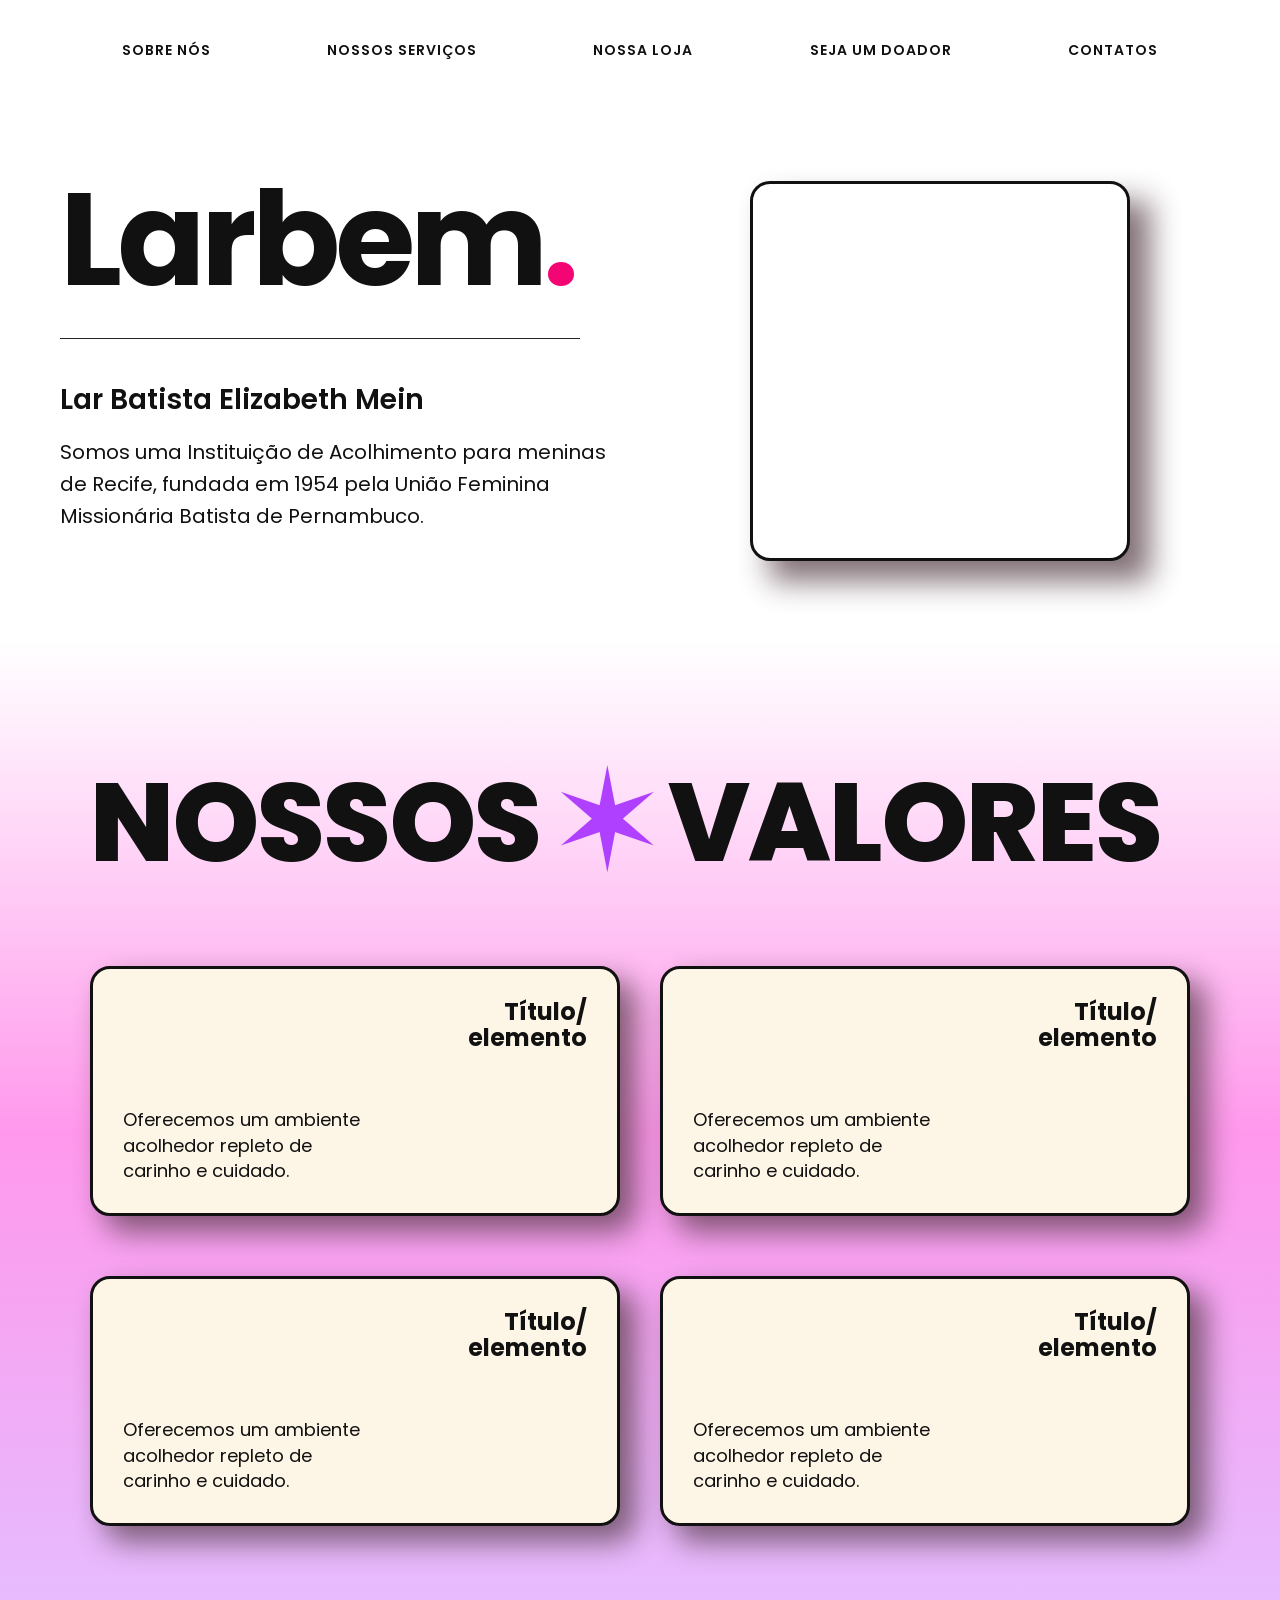
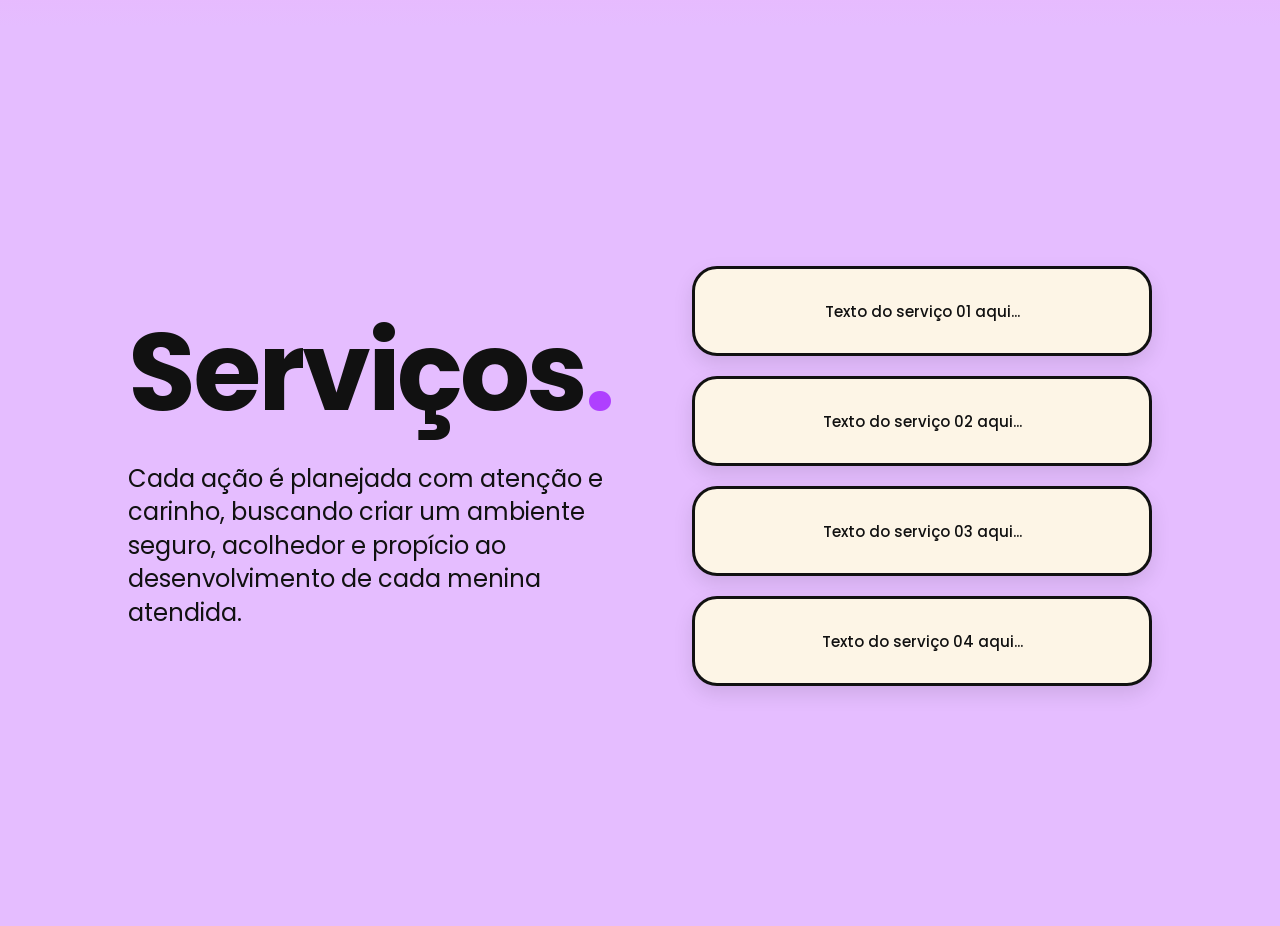
==== LarBem/Site/index.html @ fe2483f3 "Codei a seção 3 da página web" ====
<!DOCTYPE html>
<html lang="pt-br">
<head>
  <meta charset="UTF-8">
  <meta name="viewport" content="width=device-width, initial-scale=1.0">
  <title>LARBEM</title>

  <link rel="preconnect" href="https://fonts.googleapis.com">
  <link rel="preconnect" href="https://fonts.gstatic.com" crossorigin>
  <link href="https://fonts.googleapis.com/css2?family=Poppins:wght@300;400;500;600;700&display=swap" rel="stylesheet">
  <link rel="stylesheet" href="style.css">


</head>

<body>

<header> <!-- ----- CABEÇALHO INICIAL ------------->
  <nav class="nav">
    <a href="#">Sobre Nós</a>
    <a href="#">Nossos Serviços</a>
    <a href="#">Nossa Loja</a>
    <a href="#">Seja um doador</a>
    <a href="#">Contatos</a>
  </nav>
</header> <!-- FIM DA PARTE DO CABEÇALHO INICIAL -->

<main class="container"> <!-- ------ INICIO DA PRIMEIRA SEÇÃO DO SITE  ------- -->
  <section class="hero-left">
    <h1 class="logo-text">Larbem<span>.</span></h1>

    <div class="linha"></div>

    <h2 class="titulo">Lar Batista Elizabeth Mein</h2>

    <p class="descricao">
      Somos uma Instituição de Acolhimento para meninas de Recife, fundada em 1954
      pela União Feminina Missionária Batista de Pernambuco.
    </p>
    <!-- <button>VEJA MUITO MAIS!</button> QUERO POR UM BOTAO AQUI, mas ele é so decorativo da seção mesmo -->
    
  </section>

  <section class="hero-right">
    <div class="card">
      <div class="card-bg"></div>               
      <div class="card-content">
        <img src="imagens/logo.jpg" alt="">
      </div>
    </div>
  </section>
</main>     <!-- ------ FIM DA PRIMEIRA SEÇÃO DO SITE  ------- -->

<!-- =============================================================================================== -->

<section class="valores-section">  <!-- ------ INICIO DA SEGUNDA SEÇÃO DO SITE  ------- -->
  <h2 class="valores-titulo">NOSSOS <span>✶</span> VALORES</h2>

  <div class="valores-grid"> <!-- ---------- INICIO DA PARTE DOS CARDS COM OS VALORES -------->

    <!-- Card 1 --> <!-- REPETIR!!!! o código d baixo para os outros 3 cards -->
    <div class="valor-card">
      <div class="valor-bg"></div>
      <div class="valor-content">
        <h3>Título/<br>elemento</h3>
        <p>Oferecemos um ambiente acolhedor repleto de carinho e cuidado.</p>
      </div>
    </div>

    <div class="valor-card">
      <div class="valor-bg"></div>
      <div class="valor-content">
        <h3>Título/<br>elemento</h3>
        <p>Oferecemos um ambiente acolhedor repleto de carinho e cuidado.</p>
      </div>
    </div>

    <div class="valor-card">
      <div class="valor-bg"></div>
      <div class="valor-content">
        <h3>Título/<br>elemento</h3>
        <p>Oferecemos um ambiente acolhedor repleto de carinho e cuidado.</p>
      </div>
    </div>

    <div class="valor-card">
      <div class="valor-bg"></div>
      <div class="valor-content">
        <h3>Título/<br>elemento</h3>
        <p>Oferecemos um ambiente acolhedor repleto de carinho e cuidado.</p>

      </div>
    </div>
  </div>    <!-- FIM DA PARTE DOS CARDS COM OS VALORES -->


</section>      <!-- ------ FIM DA SEGUNDA SEÇÃO DO SITE  ------- -->

<!-- =============================================================================================== -->

<!-- ------------ TERCEIRA SEÇÃO: SERVIÇOS ---------------- -->
<section class="servicos-section">
  <div class="servicos-container">
    
    <!-- Lado Esquerdo: Textos -->
    <div class="servicos-textos">
      <h1 class="servicos-titulo">Serviços<span>.</span></h1>
      <p class="servicos-descricao">
        Cada ação é planejada com atenção e carinho, buscando criar 
        um ambiente seguro, acolhedor e propício ao desenvolvimento 
        de cada menina atendida.
      </p>
    </div>

    <!-- Lado Direito: Lista de Cards -->

    <div class="servicos-lista">
      <div class="servico-item">
        <p>Texto do serviço 01 aqui...</p>
      </div>
    <div class="servico-item">
        <p>Texto do serviço 02 aqui...</p>
    </div>
    <div class="servico-item">
      <p>Texto do serviço 03 aqui...</p>
    </div>
    <div class="servico-item">
      <p>Texto do serviço 04 aqui...</p>
    </div>
    </div>

    

  </div>
</section>


</main>


</body>


</html>
---- LarBem/Site/style.css ----
* {
  margin: 0;
  padding: 0;
  box-sizing: border-box;
}

body {
  font-family: "Poppins", sans-serif;
  background: url('imagens/fundo5.jpg') no-repeat center center fixed; 
  background-size: cover; /* Faz a imagem cobrir a tela inteira sem esticar errado */
  color: #111;
}

/* NAV */

.nav {
  width: 100%;             
  background-color: transparent;
  padding: 40px 5%;       /* Ajuste do espaço no topo */
  display: flex;
  justify-content: space-around; 
  align-items: center;
  text-transform: uppercase;
  font-size: 14px;
  font-weight: 550;        
  letter-spacing: 1px;
}


.nav a {
  text-decoration: none;
  color: #111;
  white-space: nowrap;
  transition: color 0.2s ease; /* 0.2 segundos de suavidade */
}

.nav a:hover {
  color: #ff3091;          /* Cor rosa ao passar o mouse */
}


/* MAIN */
.container {
  max-width: 1400px; /* ocupar a tela */
  margin: 80px auto;
  display: flex;
  justify-content: space-between;
  padding: 0 60px;
  gap: 40px; 
}


/* TEXTO */
.hero-left {
  flex: 1;
}

.logo-text span {
  color: #f30574;
}

.logo-text {
  font-size: 130px; /* Bem grande kjasjksjksjak */
  line-height: 0.9;
  letter-spacing: -5px;
}

.linha {
  width: 520px;     /* linha maiorzinha */
  height: 0.5px;      /* fininha */
  background: #242424;
  margin: 40px 0;   /* respiro */
}

.titulo {
  font-size: 28px;
  font-weight: 600;
  margin-bottom: 15px;
}

.descricao {
  max-width: 4500px;
  font-size: 20px;
  line-height: 1.6;
}


/* CARD */
.hero-right {
  flex: 1;
  display: flex;
  justify-content: center;
}

/* CARD */

.card {
  position: relative;
  width: 380px; 
  height: 380px;
  flex-shrink: 0;
  animation: flutuar 3s ease-in-out infinite; 
}


.card-bg {
  position: absolute;
  bottom: -20px;  
  right: -20px;   
  width: 100%;
  height: 100%;
  background: #4b333c;
  filter: blur(15px); /*EMBAÇADO */
  opacity: 0.7;        /* Deixa a sombra um pouco mais suave/transparente */
  z-index: -1;        /* Garante que fique atrás do card branco */
}


.card-content {
  border-radius: 20px 20px 20px 20PX; /*colocando um arredondamento suave*/
  position: relative;
  width: 100%;
  height: 100%;
  background: #fff;
  border: 3px solid #111; /* Borda um pouco mais grossa */
  display: flex;
  align-items: center;
  justify-content: center;
  padding: 40px; /* Mais espaço interno para o logo respirar */
}


.card-content img {
  max-width: 100%;
  width: 650px;
  height: auto;
}


/* Define o movimento de subir e descer */
@keyframes flutuar {
  0% {
    transform: translateY(0); /* Posição inicial */
  }
  50% {
    transform: translateY(-20px); /* Sobe 20 pixels */
  }
  100% {
    transform: translateY(0); /* Volta ao início */
  }
}

/* -------------------------------------------------------------------- SEÇÃO VALORES (SEGUNDA SEÇÃO) ---------------------------------- */

.valores-titulo span {
  color: #af40ff;
}

.valores-section {
  width: 100%;
  padding: 100px 60px;
  /* Degradê suave de fundo igual à imagem */
  background: linear-gradient(to bottom, transparent, #ff98ec, #e5bdff);
  display: flex;
  flex-direction: column;
  align-items: center;
}

.valores-titulo {
  font-size: 110px;
  font-weight: 800;
  letter-spacing: -2px;
  margin-bottom: 60px;
  width: 100%;
  max-width: 1100px;
}

/* GRID DOS CARDS */
.valores-grid {
  display: grid;
  grid-template-columns: repeat(2, 1fr); /* 2 colunas */
  gap: 60px 40px; /* Espaço entre os cards */
  max-width: 1100px;
  width: 100%;
}

/* ESTILO DOS MINI CARDS */
.valor-card {
  transition: transform 0.3s ease, box-shadow 0.3s ease;
  position: relative;
  width: 100%;
  height: 250px;
}
.valor-card:hover{
  transform: translateY(-10px); /* Eleva o elemento em 10px */
  box-shadow: 0 10px 20px rgba(0,0,0,0.2); /* Adiciona sombra para efeito 3D */
}

.valor-bg {
  border-radius: 20px 20px 20px 20PX;
  position: absolute;
  top: 15px;
  left: 15px;
  width: 100%;
  height: 100%;
  background: #4b333c; /* Rosa sólido da sombra */

  filter: blur(15px); /*EMBAÇADO */
  opacity: 0.7;        /* Deixa a sombra um pouco mais suave/transparente */
  z-index: -1;        /* Garante que fique atrás do card branco */

  border: 2px solid #111;
  z-index: 1;
}

.valor-content {
  border-radius: 20px 20px 20px 20PX;
  position: relative;
  width: 100%;
  height: 100%;
  background: #fdf5e6; /* Cor bege clarinha do card */
  border: 3px solid #111;
  padding: 30px;
  z-index: 2;
  display: flex;
  flex-direction: column;
  justify-content: space-between;
}

.valor-content h3 {
  font-size: 24px;
  text-align: right; /* Alinhado à direita como na imagem */
  line-height: 1.1;
}

.valor-content p {
  font-size: 18px;
  line-height: 1.4;
  max-width: 250px;
}



/* -------------------------------------------------------------------- SEÇÃO SERVIÇOS (TERCEIRA SEÇÃO) ------------------------------- */

/* Container Principal da Seção */
.servicos-section {
  width: 100%;
  min-height: 100vh;
  background-color: #e5bdff;
  display: flex;
  align-items: center;
  justify-content: center;
  padding: 80px 10%;
}

/* Divisor interno para alinhar esquerda e direita */
.servicos-container {
  display: flex;
  width: 100%;
  max-width: 1200px;
  gap: 80px;
  align-items: center;
}

/* --- ESTILO DOS TEXTOS (ESQUERDA) --- */

.servicos-textos {
  flex: 1;
}

.servicos-titulo {
  font-size: 110px; /* Tamanho grande*/
  font-weight: 700;
  line-height: 0.9;
  letter-spacing: -3px;
  margin-bottom: 40px;
}

.servicos-titulo span {
  color: #AF40FF;
}

.servicos-descricao {
  font-size: 24px;
  line-height: 1.4;
  max-width: 500px;
  font-weight: 400;
}

/* --- ESTILO DOS CARDS (DIREITA) --- */

.servicos-lista {
  flex: 1;
  display: flex;
  flex-direction: column;
  gap: 20px; /* Espaçamento entre os cards bege */
}

.servico-item{
  background-color: #FDF5E6;
  height: 90px;
  width: 100%;
  border-radius: 25px;
  border: 3px solid #111;
  display: flex;
  align-items: center;
  justify-content: center;
  padding: 0 20px;
  transition: transform 0.2s ease;

  /*sombra leve*/
  box-shadow: 0 8px 20px rgba(0,0,0,0.1);
  transition: all 0.2s ease;


}

/* Efeito de interação simples */
.servico-item:hover {
  transform: translate(-8px) scale(1.02); /*"pulo"maior */
  transform: translateY(-4px);
  box-shadow: 0 12px 25px rgba(0, 0, 0, 0.1);
   background-color: #AF40FF;

}

.servico-item p{
  font-size: 15px; /*tamanjo dos textos dos cards aqui*/
  font-weight: 500;
  color: #111;
  text-align: center;
}

/* --- RESPONSIVIDADE (Ajuste para celular) --- */
@media (max-width: 900px) {
  .servicos-container {
    flex-direction: column;
    text-align: center;
    gap: 40px;
  }
  
  .servicos-titulo {
    font-size: 70px;
  }
  
  .servicos-descricao {
    margin: 0 auto;
  }
}

/*----------------------------------------------------------------------- QUARTA SEÇÃO EM BREVE AQUI.... ---------------------------------------*/



/*continua...*/
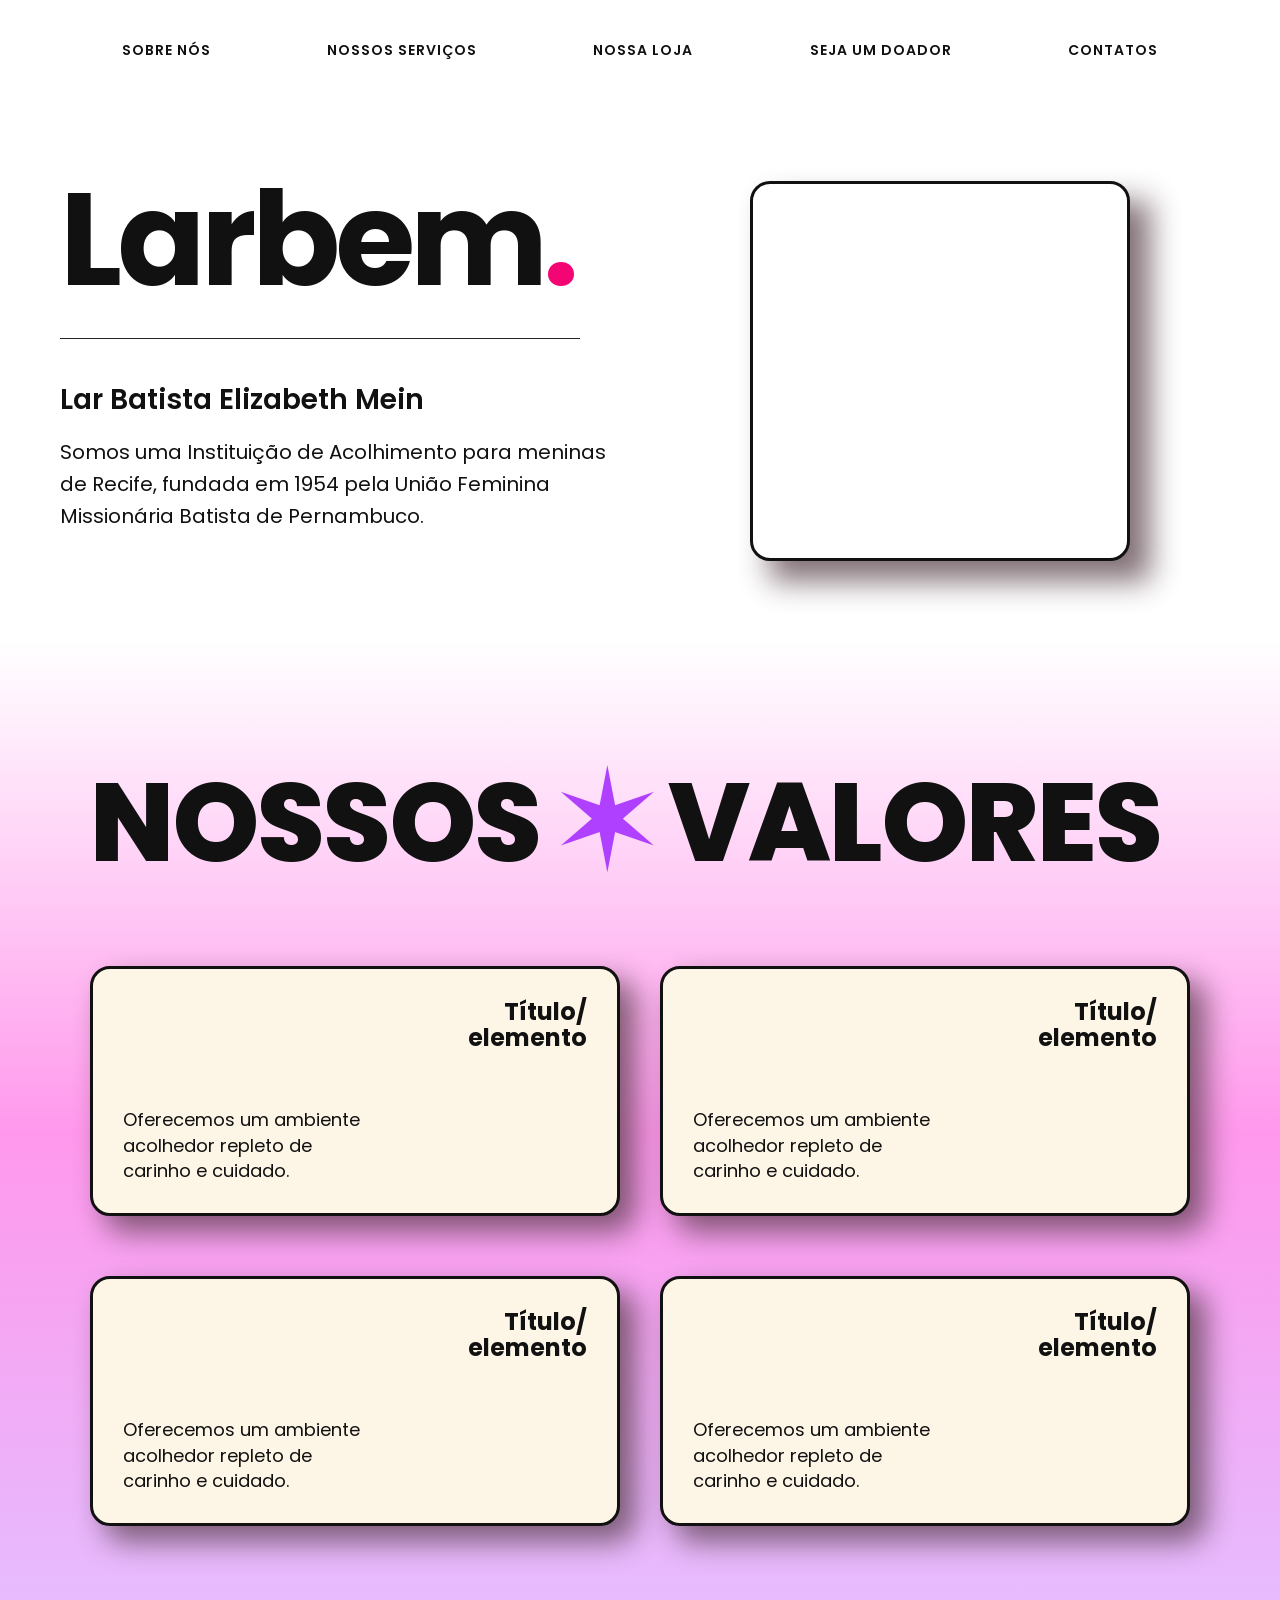
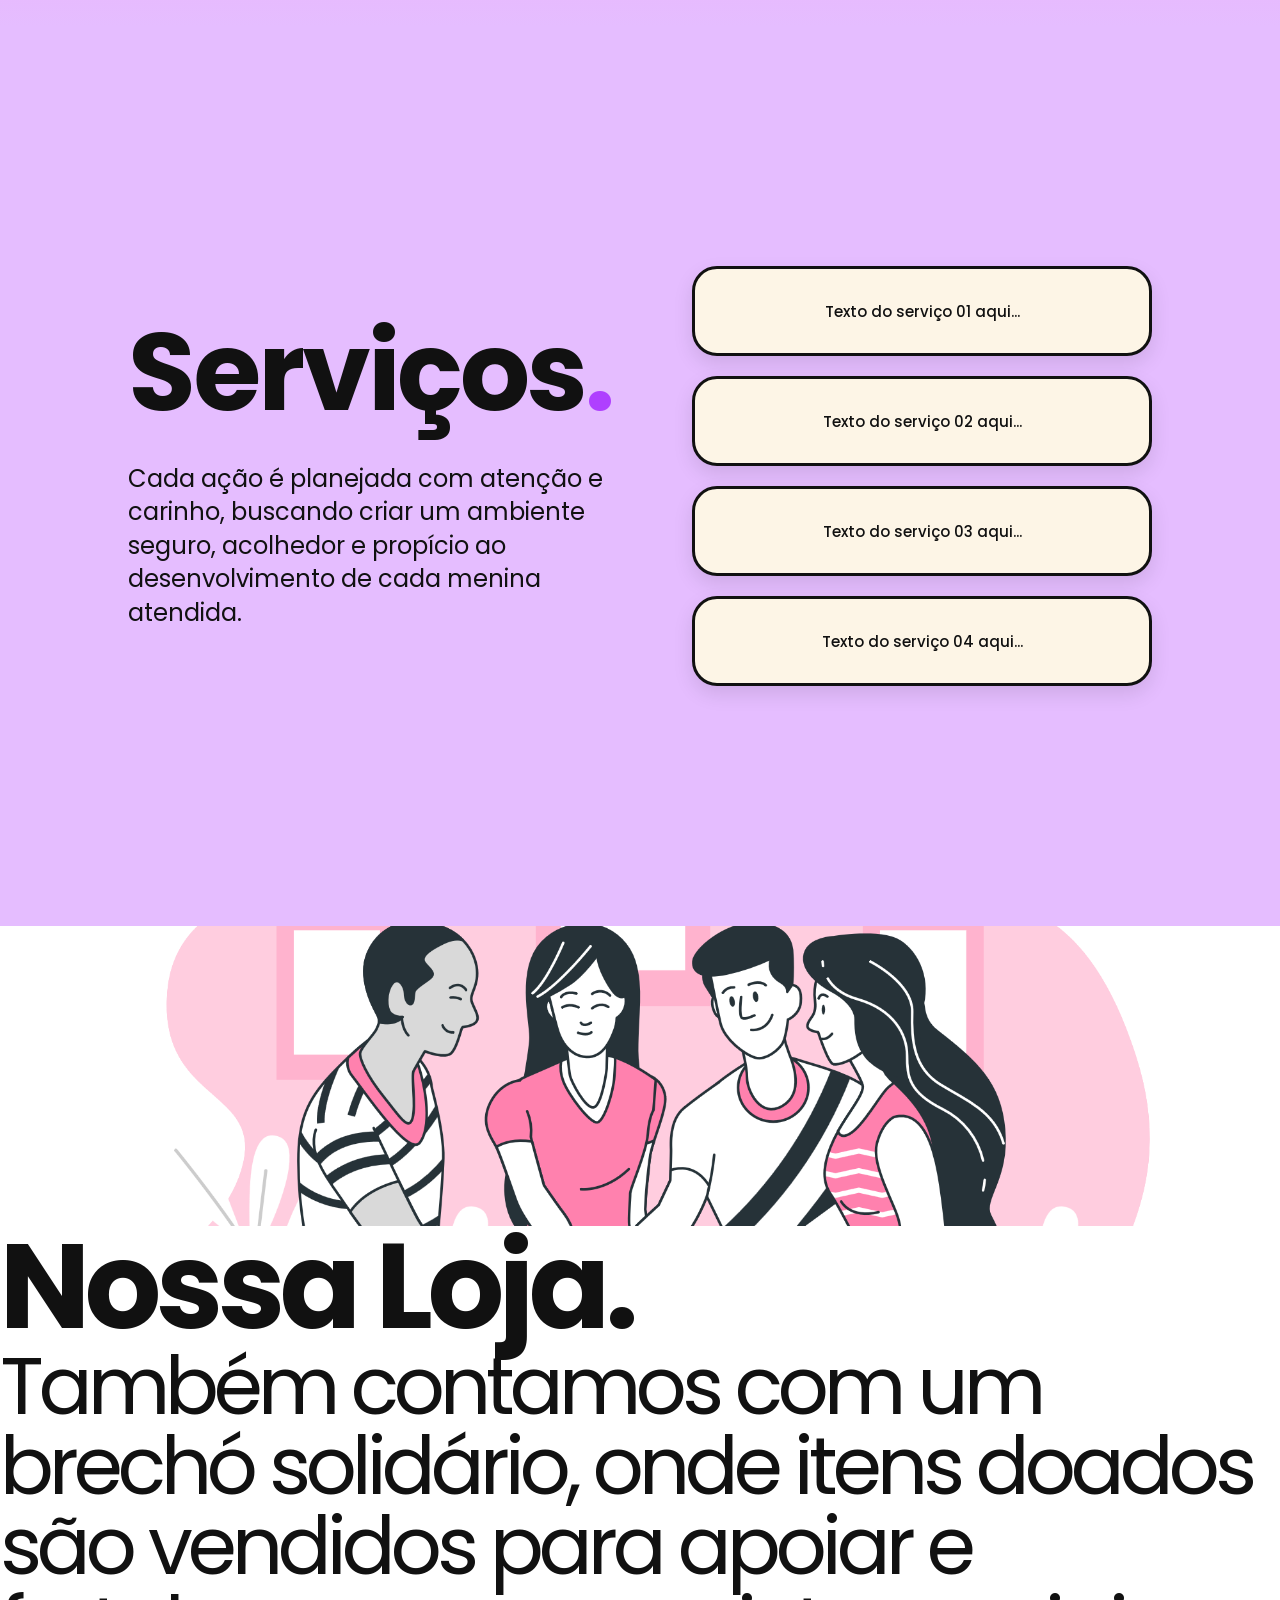
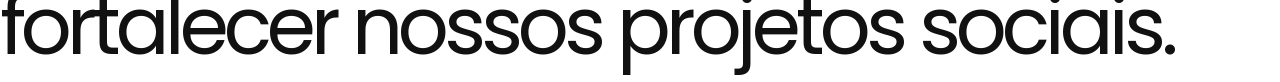
==== commit a4b2cfa0: "cabeçalho da imagem e continuação" ====
--- a/LarBem/Site/index.html
+++ b/LarBem/Site/index.html
@@ -14,6 +14,9 @@
 </head>
 
 <body>
+
+<!-- ======================================= PRIMEIRA PARTE DO SITE = CABEÇALHO E PRIMEIRA SEÇÃO ============================================= -->
+
 
 <header> <!-- ----- CABEÇALHO INICIAL ------------->
   <nav class="nav">
@@ -51,9 +54,10 @@
   </section>
 </main>     <!-- ------ FIM DA PRIMEIRA SEÇÃO DO SITE  ------- -->
 
-<!-- =============================================================================================== -->
 
-<section class="valores-section">  <!-- ------ INICIO DA SEGUNDA SEÇÃO DO SITE  ------- -->
+<!-- ======================================================= SEGUNDA SEÇÃO DO SITE =========================================================== -->
+
+<section class="valores-section">
   <h2 class="valores-titulo">NOSSOS <span>✶</span> VALORES</h2>
 
   <div class="valores-grid"> <!-- ---------- INICIO DA PARTE DOS CARDS COM OS VALORES -------->
@@ -96,9 +100,9 @@
 
 </section>      <!-- ------ FIM DA SEGUNDA SEÇÃO DO SITE  ------- -->
 
-<!-- =============================================================================================== -->
+<!-- ======================================================= TERCEIRA SEÇÃO DO SITE =========================================================== -->
 
-<!-- ------------ TERCEIRA SEÇÃO: SERVIÇOS ---------------- -->
+<!-- ------------ SERVIÇOS ---------------- -->
 <section class="servicos-section">
   <div class="servicos-container">
     
@@ -134,8 +138,33 @@
   </div>
 </section>
 
+<!-- ========================================================= QUARTA SEÇÃO DO SITE =========================================================== -->
 
-</main>
+<section class="loja-section">
+
+  <div class="banner"></div>
+
+  <div class="loja-content">
+    <!-- esquerda -->
+    <div class="loja-texto">
+      <h1>Nossa Loja<span>.</span></h1>
+      <p>
+        Também contamos com um brechó solidário, onde itens doados são vendidos para apoiar e fortalecer nossos projetos sociais.
+      </p>
+    </div>
+
+    <!-- direita -->
+    <div class="loja-info">
+      <!-- cards / textos / botão -->
+    </div>
+
+  </div>
+
+</section>
+
+
+
+
 
 
 </body>
--- a/LarBem/Site/style.css
+++ b/LarBem/Site/style.css
@@ -351,6 +351,24 @@
 
 /*----------------------------------------------------------------------- QUARTA SEÇÃO EM BREVE AQUI.... ---------------------------------------*/
 
-
-
-/*continua...*/+.banner{
+  width: 100%;
+  height: 300px; /*altura do cabeçalho*/
+  background-image: url(imagens/Team\ spirit-bro.png);
+  background-size: cover; /*serve para cobrir toda a área*/
+  background-position: center;
+  background-repeat: no-repeat;
+
+}
+
+
+
+.loja-text span {
+  color: #f30574;
+}
+
+.loja-content {
+  font-size: 80px; /* Bem grande kjasjksjksjak */
+  line-height: 1;
+  letter-spacing: -5px;
+}
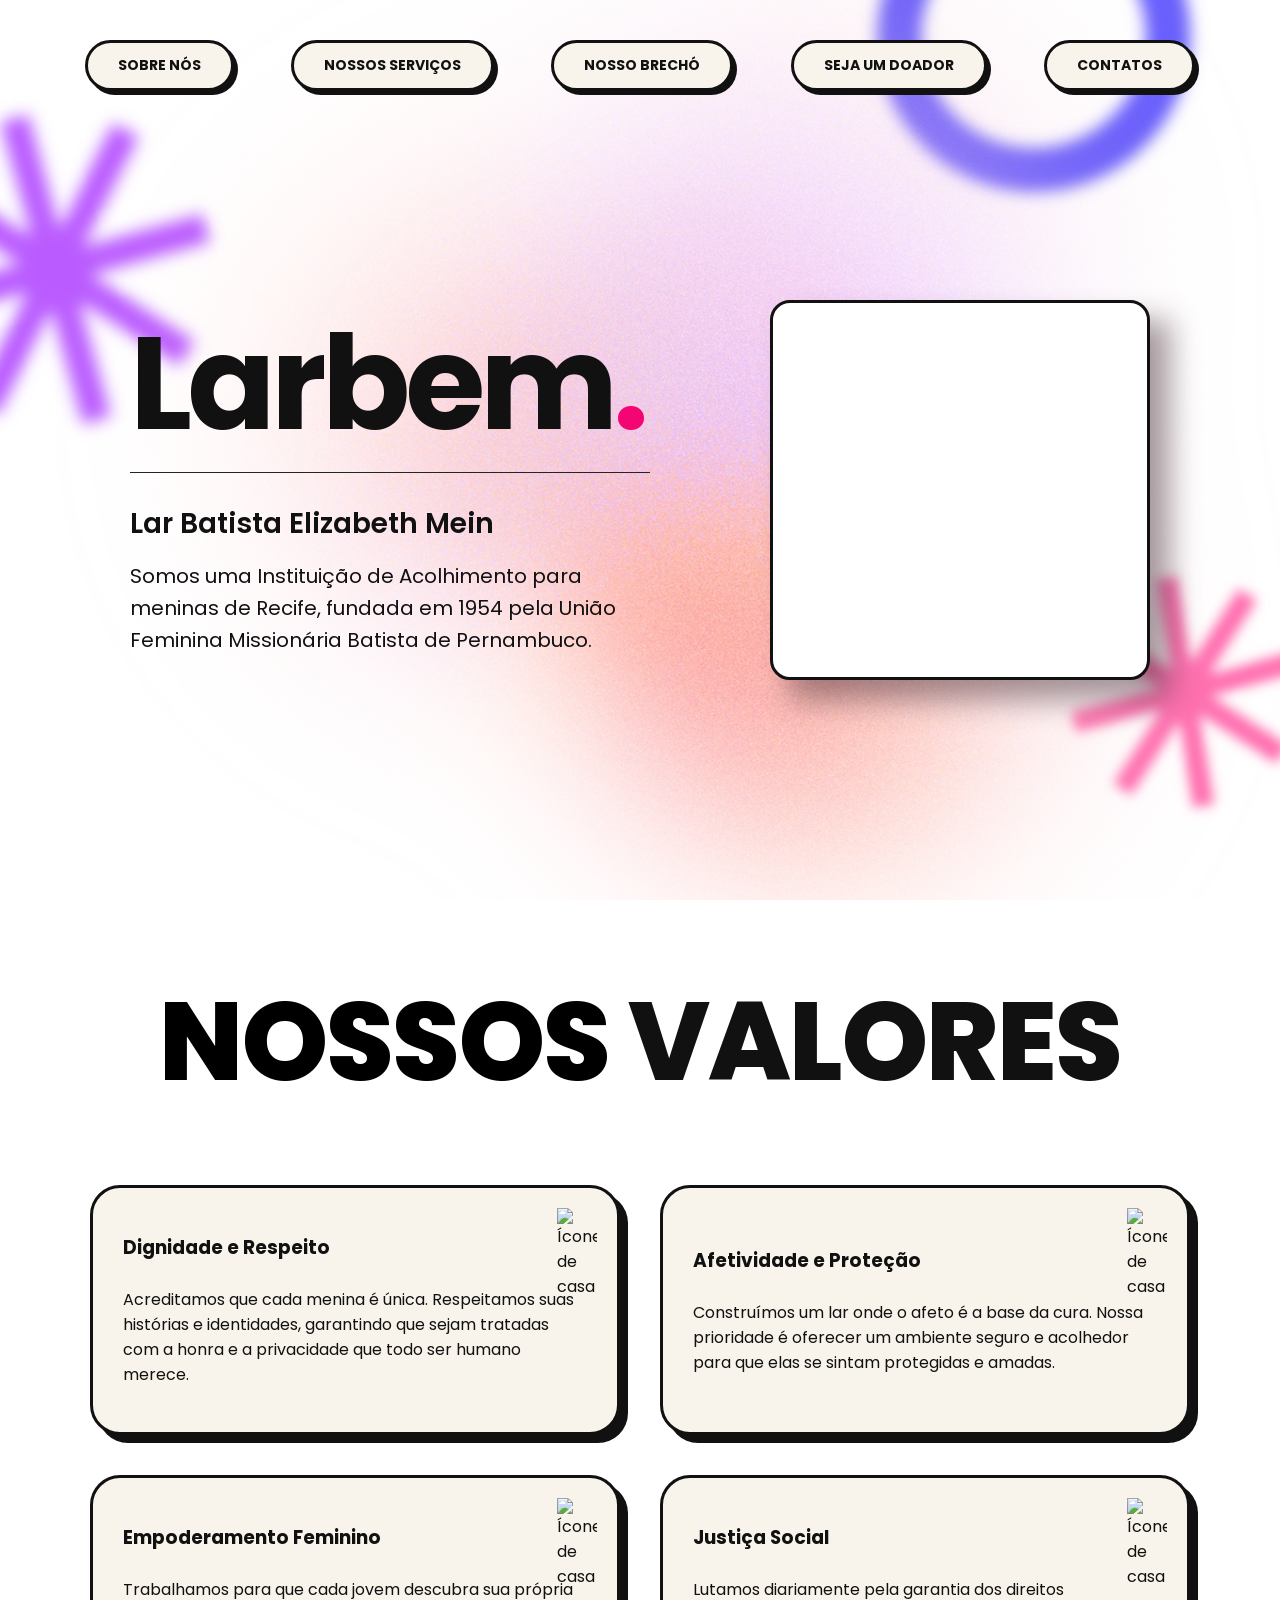
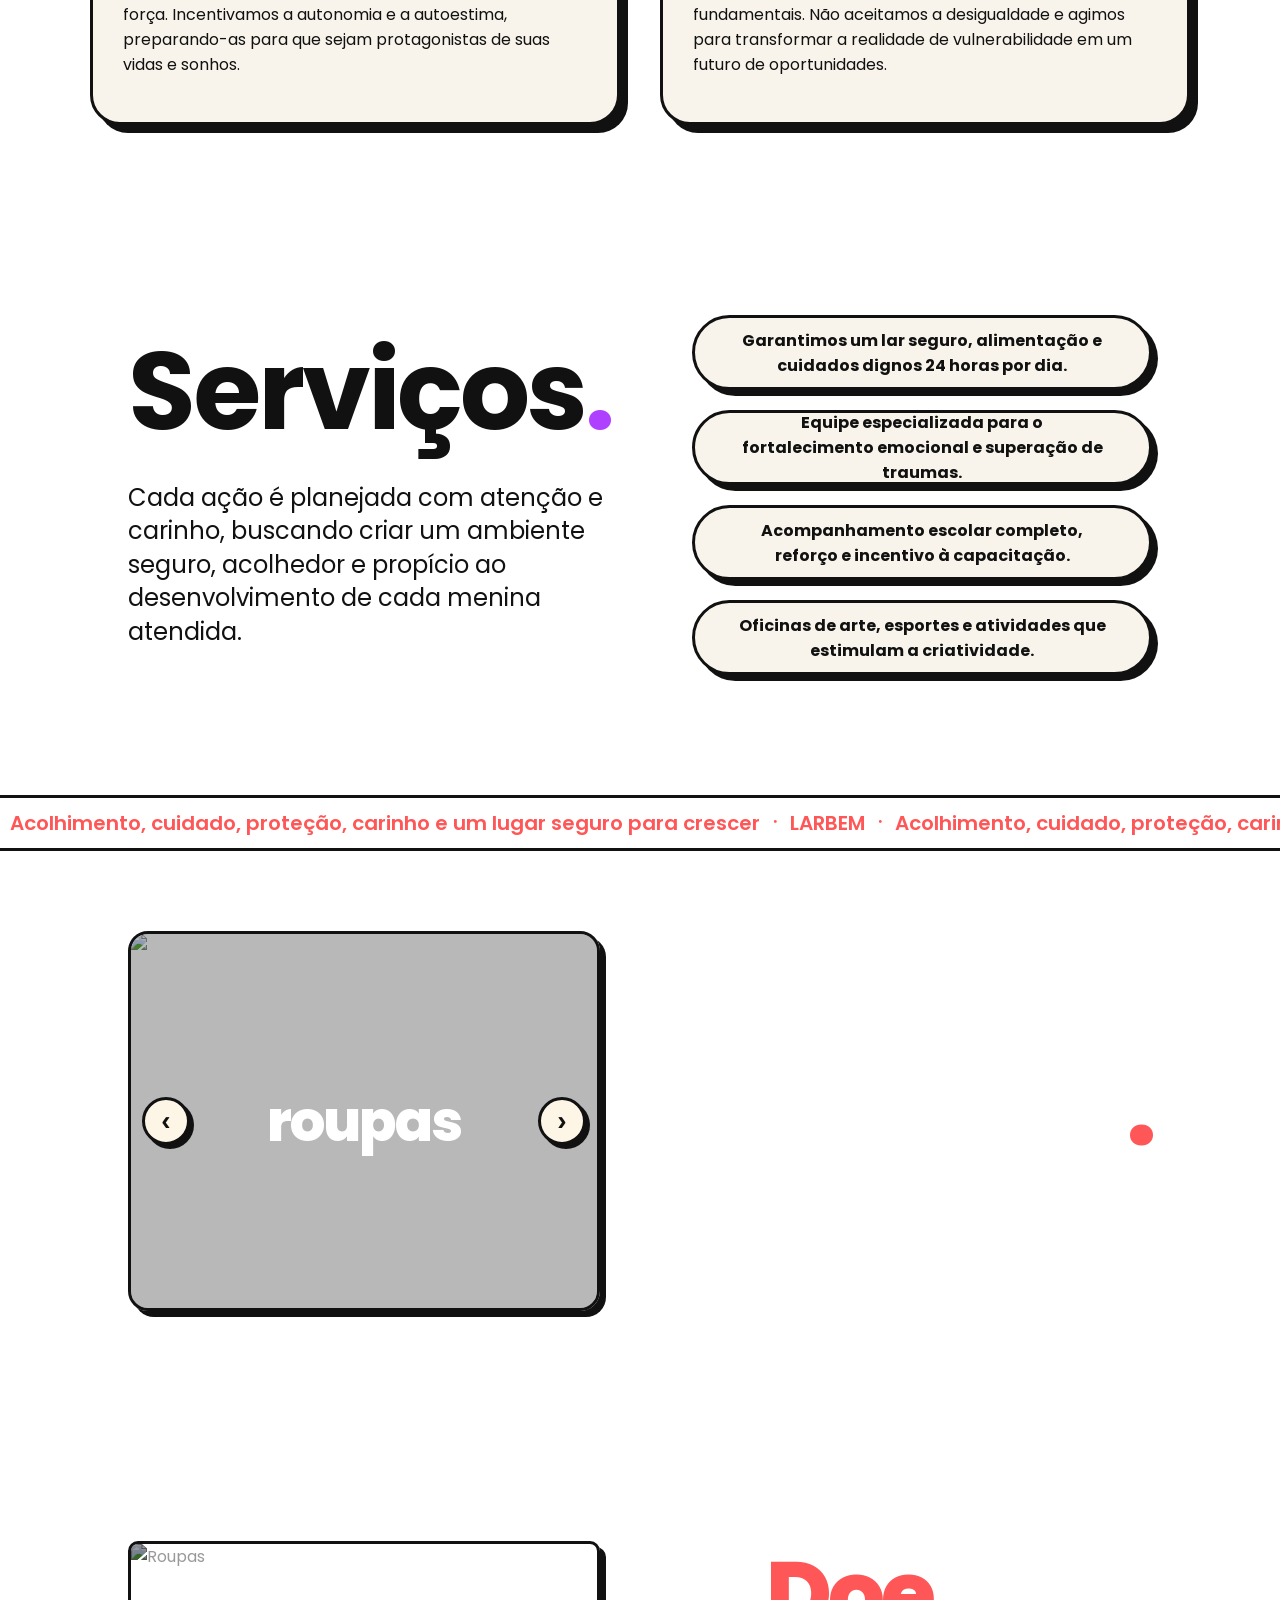
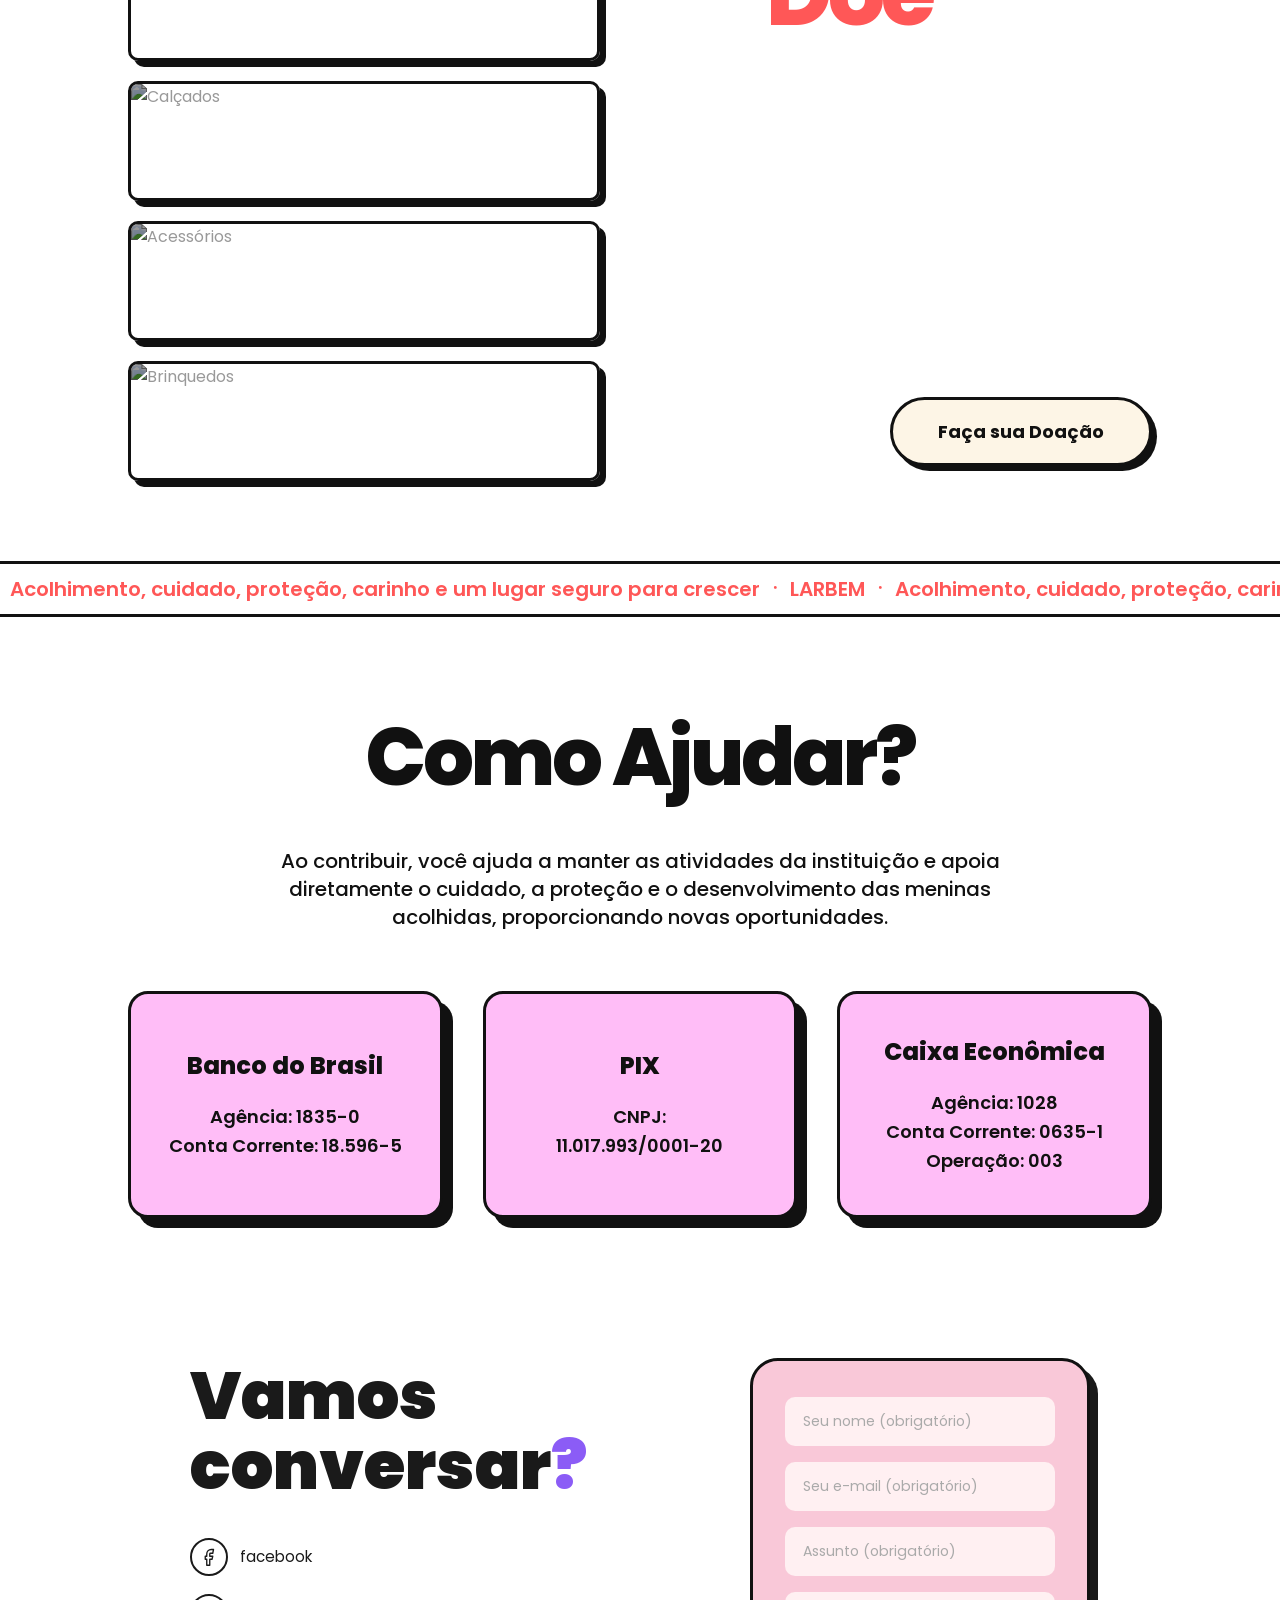
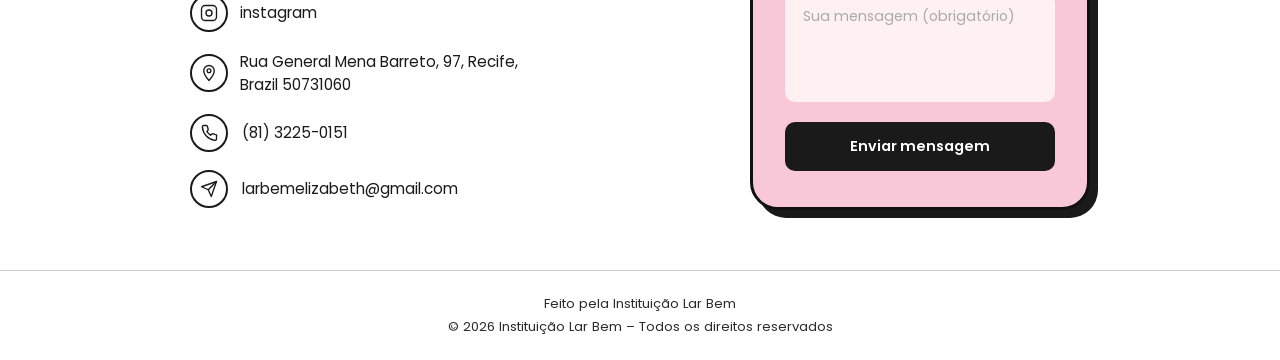
==== commit 9bcb3669: "conflito da quarta seção do site finalmente resolvida, edição de design e fundos, remoção do css a p" ====
--- a/LarBem/Site/index.html
+++ b/LarBem/Site/index.html
@@ -9,26 +9,31 @@
   <link rel="preconnect" href="https://fonts.gstatic.com" crossorigin>
   <link href="https://fonts.googleapis.com/css2?family=Poppins:wght@300;400;500;600;700&display=swap" rel="stylesheet">
   <link rel="stylesheet" href="style.css">
-
+  <link rel="stylesheet" href="carousel-fix.css">
 
 </head>
 
-<body>
+</body>
 
 <!-- ======================================= PRIMEIRA PARTE DO SITE = CABEÇALHO E PRIMEIRA SEÇÃO ============================================= -->
 
 
-<header> <!-- ----- CABEÇALHO INICIAL ------------->
+
+
+<main class="container"> <!-- ------ INICIO DA PRIMEIRA SEÇÃO DO SITE  ------- -->
+
+  <header> <!-- ----- CABEÇALHO INICIAL ------------->
   <nav class="nav">
-    <a href="#">Sobre Nós</a>
-    <a href="#">Nossos Serviços</a>
-    <a href="#">Nossa Loja</a>
-    <a href="#">Seja um doador</a>
-    <a href="#">Contatos</a>
+    <a href="#SEGUNDA-SECAO">Sobre Nós</a>
+    <a href="#TERCEIRA-SECAO">Nossos Serviços</a>
+    <a href="#QUARTA-SECAO">Nosso brechó</a>
+    <a href="#QUINTA-SECAO">Seja um doador</a>
+    <a href="#SEXTA-SECAO">Contatos</a>
   </nav>
 </header> <!-- FIM DA PARTE DO CABEÇALHO INICIAL -->
 
-<main class="container"> <!-- ------ INICIO DA PRIMEIRA SEÇÃO DO SITE  ------- -->
+
+
   <section class="hero-left">
     <h1 class="logo-text">Larbem<span>.</span></h1>
 
@@ -52,13 +57,15 @@
       </div>
     </div>
   </section>
+
 </main>     <!-- ------ FIM DA PRIMEIRA SEÇÃO DO SITE  ------- -->
 
 
 <!-- ======================================================= SEGUNDA SEÇÃO DO SITE =========================================================== -->
 
+<div id="SEGUNDA-SECAO">
 <section class="valores-section">
-  <h2 class="valores-titulo">NOSSOS <span>✶</span> VALORES</h2>
+  <h2 class="valores-titulo"><span>NOSSOS</span> VALORES</h2>
 
   <div class="valores-grid"> <!-- ---------- INICIO DA PARTE DOS CARDS COM OS VALORES -------->
 
@@ -66,46 +73,58 @@
     <div class="valor-card">
       <div class="valor-bg"></div>
       <div class="valor-content">
-        <h3>Título/<br>elemento</h3>
-        <p>Oferecemos um ambiente acolhedor repleto de carinho e cuidado.</p>
+        <img src="imagens/IMAGENS-icones/balloon-heart.svg" alt="Ícone de casa" class="icone-valor">
+        <h3>Dignidade e Respeito</h3>
+          <br>
+        <p>Acreditamos que cada menina é única. Respeitamos suas histórias e identidades, garantindo que sejam 
+          tratadas com a honra e a privacidade que todo ser humano merece.</p>
       </div>
     </div>
 
     <div class="valor-card">
       <div class="valor-bg"></div>
       <div class="valor-content">
-        <h3>Título/<br>elemento</h3>
-        <p>Oferecemos um ambiente acolhedor repleto de carinho e cuidado.</p>
+        <img src="imagens/IMAGENS-icones/casa.svg.svg" alt="Ícone de casa" class="icone-valor">
+        <h3>Afetividade e Proteção</h3>
+        <br>
+        <p>Construímos um lar onde o afeto é a base da cura. Nossa prioridade é oferecer um ambiente seguro e 
+          acolhedor para que elas se sintam protegidas e amadas.</p>
       </div>
     </div>
 
     <div class="valor-card">
       <div class="valor-bg"></div>
       <div class="valor-content">
-        <h3>Título/<br>elemento</h3>
-        <p>Oferecemos um ambiente acolhedor repleto de carinho e cuidado.</p>
+        <img src="imagens/IMAGENS-icones/lightning.svg" alt="Ícone de casa" class="icone-valor">
+        <h3>Empoderamento Feminino</h3>
+        <br>
+        <p>Trabalhamos para que cada jovem descubra sua própria força. Incentivamos a autonomia e a autoestima, 
+          preparando-as para que sejam protagonistas de suas vidas e sonhos.</p>
       </div>
     </div>
 
     <div class="valor-card">
       <div class="valor-bg"></div>
       <div class="valor-content">
-        <h3>Título/<br>elemento</h3>
-        <p>Oferecemos um ambiente acolhedor repleto de carinho e cuidado.</p>
+        <img src="imagens/IMAGENS-icones/shield-check.svg" alt="Ícone de casa" class="icone-valor">
+        <h3>Justiça Social</h3>
+        <br>
+        <p>Lutamos diariamente pela garantia dos direitos fundamentais. Não aceitamos a desigualdade e agimos para 
+          transformar a realidade de vulnerabilidade em um futuro de oportunidades.</p>
 
       </div>
     </div>
   </div>    <!-- FIM DA PARTE DOS CARDS COM OS VALORES -->
-
-
 </section>      <!-- ------ FIM DA SEGUNDA SEÇÃO DO SITE  ------- -->
 
-<!-- ======================================================= TERCEIRA SEÇÃO DO SITE =========================================================== -->
-
+</div>
+
+<!-- ======================================================= TERCEIRA SEÇÃO DO SITE - SERVIÇOS ================================================= -->
+
+<div id="TERCEIRA-SECAO">
 <!-- ------------ SERVIÇOS ---------------- -->
 <section class="servicos-section">
   <div class="servicos-container">
-    
     <!-- Lado Esquerdo: Textos -->
     <div class="servicos-textos">
       <h1 class="servicos-titulo">Serviços<span>.</span></h1>
@@ -114,60 +133,626 @@
         um ambiente seguro, acolhedor e propício ao desenvolvimento 
         de cada menina atendida.
       </p>
+
     </div>
 
     <!-- Lado Direito: Lista de Cards -->
-
-    <div class="servicos-lista">
-      <div class="servico-item">
-        <p>Texto do serviço 01 aqui...</p>
-      </div>
-    <div class="servico-item">
-        <p>Texto do serviço 02 aqui...</p>
-    </div>
-    <div class="servico-item">
-      <p>Texto do serviço 03 aqui...</p>
-    </div>
-    <div class="servico-item">
-      <p>Texto do serviço 04 aqui...</p>
-    </div>
-    </div>
-
-    
+    <div class="servicos-lista">                         <!-- essa parte do java é pro botao nao executar ação nenhuma... -->
+  <a href="javascript:void(0)" class="servico-item">
+    <p>Garantimos um lar seguro, alimentação e cuidados dignos 24 horas por dia.</p>
+  </a>
+
+  <a href="javascript:void(0)" class="servico-item">
+    <p>Equipe especializada para o fortalecimento emocional e superação de traumas.</p>
+  </a>
+
+  <a href="javascript:void(0)" class="servico-item">
+    <p>Acompanhamento escolar completo, reforço e incentivo à capacitação.</p>
+  </a>
+
+  <a href="javascript:void(0)" class="servico-item">
+    <p>Oficinas de arte, esportes e atividades que estimulam a criatividade.</p>
+  </a>
+</div>
+
+  </div>
+
+</section>
+
+</div>
+
+<!-- ====================================================== QUARTA SEÇÃO DO SITE - LOJA E BAZAR =============================================== -->
+
+<!-- FAIXA ANIMADA (MARQUEE) -->
+<div class="marquee">
+  <div class="marquee-content">
+    <span>Acolhimento, cuidado, proteção, carinho e um lugar seguro para crescer ㆍ LARBEM ㆍ Acolhimento, cuidado, proteção, carinho e um lugar seguro para crescer ㆍ LARBEM ㆍ</span>
+    <span>Acolhimento, cuidado, proteção, carinho e um lugar seguro para crescer ㆍ LARBEM ㆍ Acolhimento, cuidado, proteção, carinho e um lugar seguro para crescer ㆍ LARBEM ㆍ</span>
+  </div>
+</div>
+
+<div id="QUARTA-SECAO">
+
+<section class="quarta-secao">
+  <div class="quarta-secao-inner">
+
+    <!-- LINHA 1: Carrossel (esq) + Nossa Loja (dir) -->
+    <div class="linha-loja">
+      <div class="loja-carrossel-col">
+        <div class="bazar-carousel" data-bazar-carousel>
+          <div class="bazar-carousel-viewport">
+            <div class="bazar-carousel-track" data-bazar-track>
+              <div class="bazar-slide">
+                <img src="imagens/roupa.jpg" alt="Roupas">
+                <span>roupas</span>
+              </div>
+              <div class="bazar-slide">
+                <img src="imagens/tenis.jpg" alt="Sapatos">
+                <span>sapatos</span>
+              </div>
+              <div class="bazar-slide">
+                <img src="imagens/acessorio.jpg" alt="Acessórios">
+                <span>acessorios</span>
+              </div>
+              <div class="bazar-slide">
+                <img src="imagens/brinquedo.jpg" alt="Brinquedos">
+                <span>brinquedos</span>
+              </div>
+            </div>
+          </div>
+          <button class="bazar-carousel-btn bazar-carousel-btn-prev" data-bazar-prev>&#8249;</button>
+          <button class="bazar-carousel-btn bazar-carousel-btn-next" data-bazar-next>&#8250;</button>
+        </div>
+      </div>
+
+      <div class="loja-texto-col">
+        <h1 class="loja-titulo">Nossa Loja<span>.</span></h1>
+        <p class="loja-descricao">
+          Também contamos com um brechó solidário, onde itens doados são vendidos
+          para apoiar e fortalecer nossos projetos sociais.
+        </p>
+      </div>
+    </div>
+
+    <!-- LINHA 2: Lista categorias (esq) + Doe para o Bazar (dir) -->
+    <div class="linha-bazar">
+      <div class="categorias-lista-col">
+        <div class="categoria-item">
+          <img src="imagens/roupa.jpg" alt="Roupas">
+          <span>roupas</span>
+        </div>
+        <div class="categoria-item">
+          <img src="imagens/tenis.jpg" alt="Calçados">
+          <span>calçados</span>
+        </div>
+        <div class="categoria-item">
+          <img src="imagens/acessorio.jpg" alt="Acessórios">
+          <span>acessórios</span>
+        </div>
+        <div class="categoria-item">
+          <img src="imagens/brinquedo.jpg" alt="Brinquedos">
+          <span>brinquedos</span>
+        </div>
+      </div>
+
+      <div class="doacao-info-col">
+        <h2 class="doacao-titulo"><span>Doe</span> para<br>o Bazar!</h2>
+        <p class="doacao-subtitulo">
+          Contribua com roupas em bom estado para o nosso bazar solidário.
+        </p>
+        <p class="doacao-texto">
+          Escolha os itens que não utiliza mais, garantindo que estejam limpos,
+          conservados e em condições de uso, e entre em contato conosco para realizar a doação.
+        </p>
+        <a href="javascript:void(0)" class="btn-doacao">Faça sua Doação</a>
+      </div>
+    </div>
 
   </div>
 </section>
 
-<!-- ========================================================= QUARTA SEÇÃO DO SITE =========================================================== -->
-
-<section class="loja-section">
-
-  <div class="banner"></div>
-
-  <div class="loja-content">
-    <!-- esquerda -->
-    <div class="loja-texto">
-      <h1>Nossa Loja<span>.</span></h1>
-      <p>
-        Também contamos com um brechó solidário, onde itens doados são vendidos para apoiar e fortalecer nossos projetos sociais.
-      </p>
-    </div>
-
-    <!-- direita -->
-    <div class="loja-info">
-      <!-- cards / textos / botão -->
-    </div>
-
+</div>
+
+<!-- FAIXA ANIMADA (MARQUEE) -->
+<div class="marquee">
+  <div class="marquee-content">
+    <span>Acolhimento, cuidado, proteção, carinho e um lugar seguro para crescer ㆍ LARBEM ㆍ Acolhimento, cuidado, proteção, carinho e um lugar seguro para crescer ㆍ LARBEM ㆍ</span>
+    <span>Acolhimento, cuidado, proteção, carinho e um lugar seguro para crescer ㆍ LARBEM ㆍ Acolhimento, cuidado, proteção, carinho e um lugar seguro para crescer ㆍ LARBEM ㆍ</span>
   </div>
-
+</div>
+
+<!-- ========================================================== QUINTA SEÇÃO DO SITE =========================================================== -->
+
+<div id="QUINTA-SECAO">
+<section class="ajudar-section">
+  <h1 class="ajudar-titulo">Como <span>Ajudar?</span></h1>
+  <p class="ajudar-descricao">
+    Ao contribuir, você ajuda a manter as atividades da instituição e apoia diretamente o cuidado, a proteção e o desenvolvimento das meninas acolhidas, proporcionando novas oportunidades.
+  </p>
+
+  <div class="ajudar-grid">
+    <!-- Card 1 -->
+    <div class="ajudar-card">
+      <h3>Banco do Brasil</h3>
+      <p>Agência: 1835-0</p>
+      <p>Conta Corrente: 18.596-5</p>
+    </div>
+
+    <!-- Card 2 -->
+    <div class="ajudar-card">
+      <h3>PIX</h3>
+      <p>CNPJ:</p>
+      <p>11.017.993/0001-20</p>
+    </div>
+
+    <!-- Card 3 -->
+    <div class="ajudar-card">
+      <h3>Caixa Econômica</h3>
+      <p>Agência: 1028</p>
+      <p>Conta Corrente: 0635-1</p>
+      <p>Operação: 003</p>
+    </div>
+  </div>
 </section>
-
-
-
-
+</div>
+
+<!-- ========================================================== SEXTA SEÇÃO DO SITE =========================================================== -->
+
+<div id="SEXTA-SECAO">
+<!-- Contact section styles -->
+<style>
+    *, *::before, *::after { box-sizing: border-box; margin: 0; padding: 0; }
+
+  
+    .contact-section {
+      flex: 1;
+      display: flex;
+      align-items: center;
+      justify-content: center;
+      padding: 60px 40px;
+      gap: 200px;
+    }
+
+    
+    .contact-info {
+      flex: 0 0 auto;
+      max-width: 360px;
+    }
+
+    .contact-info h1 {
+      font-size: clamp(2.8rem, 6vw, 4.2rem);
+      font-weight: 900;
+      line-height: 1.05;
+      color: #1a1a1a;
+      margin-bottom: 36px;
+    }
+
+    .contact-card {
+      border: 3px solid #111;
+      background: #f9c8d8;
+      border-radius: 28px;
+      padding: 36px 32px;
+      width: 340px;
+      box-shadow: 8px 8px 0 #1a1a1a;
+      display: flex;
+      flex-direction: column;
+      gap: 16px;
+    }
+
+    .contact-info h1 span {
+      color: #8b5cf6; 
+    }
+
+    .info-list {
+      list-style: none;
+      display: flex;
+      flex-direction: column;
+      gap: 18px;
+    }
+
+    .info-list li {
+      display: flex;
+      align-items: center;
+      gap: 14px;
+      font-size: 0.95rem;
+      color: #1a1a1a;
+    }
+
+    .info-list .icon {
+      width: 38px;
+      height: 38px;
+      border: 2px solid #1a1a1a;
+      border-radius: 50%;
+      display: flex;
+      align-items: center;
+      justify-content: center;
+      flex-shrink: 0;
+    }
+
+    .info-list .icon svg {
+      width: 18px;
+      height: 18px;
+      stroke: #1a1a1a;
+      fill: none;
+      stroke-width: 1.8;
+      stroke-linecap: round;
+      stroke-linejoin: round;
+    }
+
+    .social-row {
+      display: flex;
+      align-items: center;
+      gap: 10px;
+    }
+
+    .social-row a {
+      color: #1a1a1a;
+      text-decoration: none;
+      font-size: 0.95rem;
+      transition: color .2s;
+    }
+
+    .social-row a:hover { color: #8b5cf6; }
+
+    .sep {
+      color: #999;
+    }
+
+
+    .social-link {
+       display: flex;        
+       align-items: center;  
+       gap: 12px;            
+       color: #1a1a1a;
+       text-decoration: none;        
+       text-decoration: none; 
+    } 
+    .contact-card input,
+    .contact-card textarea {
+      width: 100%;
+      
+      background: #fff0f2;
+      border: none;
+      border-radius: 10px;
+      padding: 14px 18px;
+      font-family: 'Poppins', sans-serif;
+      font-size: 0.88rem;
+      color: #1a1a1a;
+      outline: none;
+      resize: none;
+      transition: box-shadow .2s;
+    }
+
+    .contact-card input::placeholder,
+    .contact-card textarea::placeholder {
+      color: #aaa;
+    }
+
+    .contact-card input:focus,
+    .contact-card textarea:focus {
+      box-shadow: 0 0 0 2px #8b5cf6;
+    }
+
+    .contact-card textarea {
+      height: 110px;
+    }
+
+    .contact-card button {
+      margin-top: 4px;
+      background: #1a1a1a;
+      color: #fff;
+      border: none;
+      border-radius: 10px;
+      padding: 14px;
+      font-family: 'Poppins', sans-serif;
+      font-size: 0.9rem;
+      font-weight: 600;
+      cursor: pointer;
+      transition: background .2s, transform .1s;
+    }
+
+    .contact-card button:hover  { background: #8b5cf6; }
+    .contact-card button:active { transform: scale(.97); }
+
+    
+    .contact-card input.error,
+    .contact-card textarea.error {
+      box-shadow: 0 0 0 2px #e53e3e;
+    }
+
+    .error-msg {
+      font-size: 0.75rem;
+      color: #e53e3e;
+      margin-top: -8px;
+      padding-left: 4px;
+      display: none;
+    }
+
+    
+    #toast {
+      position: fixed;
+      bottom: 32px;
+      left: 50%;
+      transform: translateX(-50%) translateY(20px);
+      background: #1a1a1a;
+      color: #fff;
+      padding: 14px 28px;
+      border-radius: 12px;
+      font-size: 0.88rem;
+      font-weight: 600;
+      opacity: 0;
+      pointer-events: none;
+      transition: opacity .3s, transform .3s;
+      z-index: 999;
+    }
+
+    #toast.show {
+      opacity: 1;
+      transform: translateX(-50%) translateY(0);
+    }
+
+    #toast.success { background: #22c55e; }
+    #toast.error-toast { background: #e53e3e; }
+
+    
+    .btn-inner {
+      display: flex;
+      align-items: center;
+      justify-content: center;
+      gap: 10px;
+    }
+
+    .spinner {
+      width: 16px;
+      height: 16px;
+      border: 2px solid rgba(255,255,255,.4);
+      border-top-color: #fff;
+      border-radius: 50%;
+      animation: spin .7s linear infinite;
+      display: none;
+    }
+
+    @keyframes spin { to { transform: rotate(360deg); } }
+
+
+    /* ── RESPONSIVE ───────────────────────────────── */
+    @media (max-width: 720px) {
+      .contact-section {
+        flex-direction: column;
+        padding: 40px 24px;
+        gap: 40px;
+      }
+      .contact-card { width: 100%; }
+    }
+
+</style>
+
+  <section class="contact-section">
+
+    <!-- LEFT -->
+    <div class="contact-info">
+      <h1>Vamos<br> conversar<span>?</span></h1>
+
+      <ul class="info-list">
+
+        <!-- Links rede sociais -->
+        <li>
+  <a href="https://www.facebook.com/larbemoficial/"
+     target="_blank"
+     rel="noopener noreferrer"
+     class="social-link">
+    <div class="icon">
+      <svg viewBox="0 0 24 24" aria-label="Facebook icon">
+        <path d="M18 2h-3a6 6 0 0 0-6 6v3H7v4h2v8h4v-8h3l1-4h-4V8a1 1 0 0 1 1-1h3z"/>
+      </svg>
+    </div>
+    facebook
+  </a>
+</li>
+        <li>
+  <a href="https://www.instagram.com/larbemoficial/"
+     target="_blank"
+     rel="noopener noreferrer"
+     class="social-link">
+
+    <div class="icon">
+      <svg viewBox="0 0 24 24" fill="none" stroke="currentColor"
+           stroke-width="1.8" stroke-linecap="round" stroke-linejoin="round"
+           aria-label="Instagram icon">
+        <rect x="2" y="2" width="20" height="20" rx="5" ry="5"/>
+        <circle cx="12" cy="12" r="4"/>
+        <circle cx="17.5" cy="6.5" r="0.5" fill="currentColor" stroke="none"/>
+      </svg>
+    </div>
+
+    instagram
+
+  </a>
+</li>
+
+        <!-- Endereço -->
+        <li>
+  <a href="https://www.google.com/maps/search/Rua+General+Mena+Barreto,+97,+Recife"
+     target="_blank"
+     rel="noopener noreferrer"
+     class="social-link">
+
+    <div class="icon">
+      <svg viewBox="0 0 24 24">
+        <path d="M12 2C8.13 2 5 5.13 5 9c0 5.25 7 13 7 13s7-7.75 7-13c0-3.87-3.13-7-7-7z"/>
+        <circle cx="12" cy="9" r="2.5"/>
+      </svg>
+    </div>
+
+    Rua General Mena Barreto, 97, Recife, Brazil 50731060
+
+  </a>
+</li>
+
+        <!-- Telefone -->
+        <li>
+          <div class="icon">
+            <!-- phone -->
+            <svg viewBox="0 0 24 24"><path d="M22 16.92v3a2 2 0 0 1-2.18 2A19.86 19.86 0 0 1 3.08 4.18 2 2 0 0 1 5.09 2h3a2 2 0 0 1 2 1.72c.13.96.36 1.9.71 2.81a2 2 0 0 1-.45 2.11L9.09 9.91a16 16 0 0 0 5 5l1.27-1.27a2 2 0 0 1 2.11-.45c.91.35 1.85.58 2.81.71A2 2 0 0 1 22 16.92z"/></svg>
+          </div>
+          <span>(81) 3225-0151</span>
+        </li>
+
+        <!-- Email -->
+        <li>
+          <div class="icon">
+            
+            <svg viewBox="0 0 24 24"><line x1="22" y1="2" x2="11" y2="13"/><polygon points="22 2 15 22 11 13 2 9 22 2"/></svg>
+          </div>
+          <span>larbemelizabeth@gmail.com</span>
+        </li>
+
+      </ul>
+    </div>
+
+    
+    <div class="contact-card">
+      <input id="nome"     type="text"  placeholder="Seu nome (obrigatório)" />
+      <span  class="error-msg" id="erro-nome">Por favor, informe seu nome.</span>
+
+      <input id="email"    type="email" placeholder="Seu e-mail (obrigatório)" />
+      <span  class="error-msg" id="erro-email">Informe um e-mail válido.</span>
+
+      <input id="assunto"  type="text"  placeholder="Assunto (obrigatório)" />
+      <span  class="error-msg" id="erro-assunto">Por favor, informe o assunto.</span>
+
+      <textarea id="mensagem" placeholder="Sua mensagem (obrigatório)"></textarea>
+      <span  class="error-msg" id="erro-mensagem">Por favor, escreva sua mensagem.</span>
+
+      <button id="btn-enviar" type="button">
+        <span class="btn-inner">
+          <span class="spinner" id="spinner"></span>
+          <span id="btn-label">Enviar mensagem</span>
+        </span>
+      </button>
+    </div>
+
+  </section>
+  
+
+  <div class="footer-final">
+    <footer>
+      <p>Feito pela Instituição Lar Bem</p>
+      <p>© 2026 Instituição Lar Bem – Todos os direitos reservados</p>
+    </footer>
+  </div>
+
+
+  <script>
+    
+    function showToast(msg, type = 'success') {
+      const t = document.getElementById('toast');
+      t.textContent = msg;
+      t.className = 'show ' + type;
+      setTimeout(() => { t.className = ''; }, 3500);
+    }
+
+    function setError(fieldId, errorId, show) {
+      const field = document.getElementById(fieldId);
+      const msg   = document.getElementById(errorId);
+      if (show) {
+        field.classList.add('error');
+        msg.style.display = 'block';
+      } else {
+        field.classList.remove('error');
+        msg.style.display = 'none';
+      }
+    }
+
+    function isValidEmail(email) {
+      return /^[^\s@]+@[^\s@]+\.[^\s@]+$/.test(email);
+    }
+
+    
+    ['nome', 'email', 'assunto', 'mensagem'].forEach(id => {
+      document.getElementById(id).addEventListener('input', () => {
+        document.getElementById(id).classList.remove('error');
+        document.getElementById('erro-' + id).style.display = 'none';
+      });
+    });
+
+    
+    document.getElementById('btn-enviar').addEventListener('click', async () => {
+      const nome     = document.getElementById('nome').value.trim();
+      const email    = document.getElementById('email').value.trim();
+      const assunto  = document.getElementById('assunto').value.trim();
+      const mensagem = document.getElementById('mensagem').value.trim();
+
+      
+      let hasError = false;
+      setError('nome',     'erro-nome',     !nome);
+      setError('email',    'erro-email',    !isValidEmail(email));
+      setError('assunto',  'erro-assunto',  !assunto);
+      setError('mensagem', 'erro-mensagem', !mensagem);
+
+      if (!nome || !isValidEmail(email) || !assunto || !mensagem) {
+        showToast('Preencha todos os campos corretamente.', 'error-toast');
+        return;
+      }
+
+     
+      const btn     = document.getElementById('btn-enviar');
+      const spinner = document.getElementById('spinner');
+      const label   = document.getElementById('btn-label');
+      btn.disabled      = true;
+      spinner.style.display = 'block';
+      label.textContent = 'Enviando…';
+
+      try {
+        
+        const response = await fetch('https://formspree.io/f/xykbyevp', {
+          method: 'POST',
+          headers: { 'Content-Type': 'application/json', 'Accept': 'application/json' },
+          body: JSON.stringify({ nome, email, assunto, mensagem })
+        });
+
+        if (response.ok) {
+          showToast('✅ Mensagem enviada com sucesso!', 'success');
+          
+          ['nome', 'email', 'assunto', 'mensagem'].forEach(id => {
+            document.getElementById(id).value = '';
+          });
+        } else {
+          throw new Error('Erro na resposta do servidor');
+        }
+      } catch (err) {
+        showToast('❌ Erro ao enviar. Tente novamente.', 'error-toast');
+      } finally {
+        btn.disabled          = false;
+        spinner.style.display = 'none';
+        label.textContent     = 'Enviar mensagem';
+      }
+    });
+  </script>
+  <script src="index.js"></script>
+
+
+  <script>
+  const observerOptions = {
+    threshold: 0.1 // Ativa quando 10% do card aparece
+  };
+
+  const observer = new IntersectionObserver((entries) => {
+    entries.forEach((entry) => {
+      if (entry.isIntersecting) {
+        entry.target.classList.add('aparecer');
+      }
+    });
+  }, observerOptions);
+
+  // Seleciona todos os seus cards de valor
+  document.querySelectorAll('.valor-content').forEach((card) => {
+    observer.observe(card);
+  });
+</script>
+</div>
 
 
 </body>
 
-
 </html>
--- a/LarBem/Site/style.css
+++ b/LarBem/Site/style.css
@@ -4,72 +4,117 @@
   box-sizing: border-box;
 }
 
+html {
+  width: 100%;
+  height: 100%;
+
+  scroll-behavior: smooth !important;
+}
+
 body {
   font-family: "Poppins", sans-serif;
-  background: url('imagens/fundo5.jpg') no-repeat center center fixed; 
-  background-size: cover; /* Faz a imagem cobrir a tela inteira sem esticar errado */
   color: #111;
-}
-
-/* NAV */
+  width: 100%;
+  min-height: 100vh;
+  overflow-x: hidden;
+  background-image: url("imagens/FUNDOS/fundo6.png"); /* Alterado para fundo6 */
+  background-repeat: no-repeat;
+  background-size: cover;
+  background-position: center center;
+  background-attachment: fixed; 
+}
+
+#SEGUNDA-SECAO {
+  scroll-margin-top: 80px; 
+}
+#TERCEIRA-SECAO {
+  scroll-margin-top: 80px; 
+}
+#QUARTA-SECAO {
+  scroll-margin-top: 80px; 
+}
+#QUINTA-SECAO {
+  scroll-margin-top: 80px; 
+}
+#SEXTA-SECAO {
+  scroll-margin-top: 80px; 
+}
+
+
+/* ---------------------------------------------------------------- PRIMEIRA SEÇÃO ------------------------------------------------------------ */
+
+
+header {
+  position: absolute;
+  top: 0;
+  left: 0;
+  width: 100%;
+  z-index: 10;
+}
 
 .nav {
   width: 100%;             
-  background-color: transparent;
-  padding: 40px 5%;       /* Ajuste do espaço no topo */
+  padding: 40px 5%;       
   display: flex;
   justify-content: space-around; 
   align-items: center;
-  text-transform: uppercase;
-  font-size: 14px;
-  font-weight: 550;        
-  letter-spacing: 1px;
-}
-
+  gap: 15px;
+}
 
 .nav a {
   text-decoration: none;
   color: #111;
+  background-color: #f8f4eb;
+  padding: 12px 30px; 
+  border-radius: 50px;
+  border: 3px solid #111;
+  font-weight: 700;
+  text-transform: uppercase;
+  font-size: 14px;
+  box-shadow: 4px 4px 0px #111; 
+  transition: all 0.2s ease;
   white-space: nowrap;
-  transition: color 0.2s ease; /* 0.2 segundos de suavidade */
 }
 
 .nav a:hover {
-  color: #ff3091;          /* Cor rosa ao passar o mouse */
-}
-
-
-/* MAIN */
+  transform: translate(-3px, -3px);
+  box-shadow: 7px 7px 0px #111;
+  color: #f30574;
+}
+
 .container {
-  max-width: 1400px; /* ocupar a tela */
-  margin: 80px auto;
-  display: flex;
-  justify-content: space-between;
-  padding: 0 60px;
-  gap: 40px; 
-}
-
-
-/* TEXTO */
+  display: flex;
+  align-items: center;
+  justify-content: center; 
+  min-height: 100vh;
+  width: 100%; /* Garante que ocupa toda a largura */
+  margin: 0;   /* Remove o auto que centraliza */
+  padding: 80px 60px 0 60px;
+  gap: 120px; 
+}
+
+
 .hero-left {
-  flex: 1;
+  flex: 0 1 auto; /* Impede que o texto empurre o card */
+  max-width: 600px; /* Limita a largura do texto para ele não encostar no card */
+}
+
+.logo-text {
+  font-size: 130px;
+  line-height: 0.9;
+  letter-spacing: -5px;
+  margin: 0;
 }
 
 .logo-text span {
   color: #f30574;
 }
 
-.logo-text {
-  font-size: 130px; /* Bem grande kjasjksjksjak */
-  line-height: 0.9;
-  letter-spacing: -5px;
-}
-
 .linha {
-  width: 520px;     /* linha maiorzinha */
-  height: 0.5px;      /* fininha */
+  width: 520px;
+  height: 1px;
   background: #242424;
-  margin: 40px 0;   /* respiro */
+  margin: 30px 0;
 }
 
 .titulo {
@@ -79,29 +124,22 @@
 }
 
 .descricao {
-  max-width: 4500px;
+  max-width: 500px; /* Mantém o parágrafo em um bloco legível */
   font-size: 20px;
   line-height: 1.6;
 }
 
-
-/* CARD */
+/* CARD COM ANIMAÇÃO */
 .hero-right {
-  flex: 1;
-  display: flex;
-  justify-content: center;
-}
-
-/* CARD */
+    flex: 0 0 auto; 
+}
 
 .card {
   position: relative;
   width: 380px; 
   height: 380px;
-  flex-shrink: 0;
   animation: flutuar 3s ease-in-out infinite; 
 }
-
 
 .card-bg {
   position: absolute;
@@ -110,57 +148,49 @@
   width: 100%;
   height: 100%;
   background: #4b333c;
-  filter: blur(15px); /*EMBAÇADO */
-  opacity: 0.7;        /* Deixa a sombra um pouco mais suave/transparente */
-  z-index: -1;        /* Garante que fique atrás do card branco */
-}
-
+  filter: blur(15px);
+  opacity: 0.5;
+  z-index: -1;
+}
 
 .card-content {
-  border-radius: 20px 20px 20px 20PX; /*colocando um arredondamento suave*/
-  position: relative;
+  border-radius: 20px;
   width: 100%;
   height: 100%;
   background: #fff;
-  border: 3px solid #111; /* Borda um pouco mais grossa */
+  border: 3px solid #111;
   display: flex;
   align-items: center;
   justify-content: center;
-  padding: 40px; /* Mais espaço interno para o logo respirar */
-}
-
+  padding: 40px;
+}
 
 .card-content img {
   max-width: 100%;
-  width: 650px;
   height: auto;
 }
 
-
-/* Define o movimento de subir e descer */
 @keyframes flutuar {
-  0% {
-    transform: translateY(0); /* Posição inicial */
-  }
-  50% {
-    transform: translateY(-20px); /* Sobe 20 pixels */
-  }
-  100% {
-    transform: translateY(0); /* Volta ao início */
-  }
-}
-
-/* -------------------------------------------------------------------- SEÇÃO VALORES (SEGUNDA SEÇÃO) ---------------------------------- */
-
-.valores-titulo span {
-  color: #af40ff;
-}
+  0%, 100% { transform: translateY(0); }
+  50% { transform: translateY(-20px); }
+}
+
+
+
+/* --------------------------------------------------------  SEGUNDA SEÇÃO - SEÇÃO VALORES ------------------------------------------------------ */
+
+.icone-valor {
+    position: absolute;  /* Deixa o ícone livre para se mover */
+    top: 20px;           /* Distância do topo */
+    right: 20px;         /* Distância da direita */
+    width: 40px;         /* Tamanho do ícone */
+    height: auto;
+}
+
 
 .valores-section {
   width: 100%;
-  padding: 100px 60px;
-  /* Degradê suave de fundo igual à imagem */
-  background: linear-gradient(to bottom, transparent, #ff98ec, #e5bdff);
+  padding: 60px 60px 100px 60px; /* Reduz o padding do topo de 100 para 60 */
   display: flex;
   flex-direction: column;
   align-items: center;
@@ -173,85 +203,79 @@
   margin-bottom: 60px;
   width: 100%;
   max-width: 1100px;
-}
-
-/* GRID DOS CARDS */
+  text-align: center;
+}
+
+.valores-titulo span {
+  color: #000000;
+}
+
 .valores-grid {
   display: grid;
-  grid-template-columns: repeat(2, 1fr); /* 2 colunas */
-  gap: 60px 40px; /* Espaço entre os cards */
+  grid-template-columns: repeat(2, 1fr);
+  gap: 40px;
   max-width: 1100px;
   width: 100%;
 }
 
-/* ESTILO DOS MINI CARDS */
-.valor-card {
-  transition: transform 0.3s ease, box-shadow 0.3s ease;
-  position: relative;
-  width: 100%;
+.valor-content {
+  border-radius: 30px;
+  background: #f8f4eb;
+  border: 3px solid #111;
+  padding: 30px;
   height: 250px;
-}
-.valor-card:hover{
-  transform: translateY(-10px); /* Eleva o elemento em 10px */
-  box-shadow: 0 10px 20px rgba(0,0,0,0.2); /* Adiciona sombra para efeito 3D */
-}
-
-.valor-bg {
-  border-radius: 20px 20px 20px 20PX;
-  position: absolute;
-  top: 15px;
-  left: 15px;
-  width: 100%;
-  height: 100%;
-  background: #4b333c; /* Rosa sólido da sombra */
-
-  filter: blur(15px); /*EMBAÇADO */
-  opacity: 0.7;        /* Deixa a sombra um pouco mais suave/transparente */
-  z-index: -1;        /* Garante que fique atrás do card branco */
-
-  border: 2px solid #111;
-  z-index: 1;
-}
-
-.valor-content {
-  border-radius: 20px 20px 20px 20PX;
-  position: relative;
-  width: 100%;
-  height: 100%;
-  background: #fdf5e6; /* Cor bege clarinha do card */
-  border: 3px solid #111;
+  display: flex;
+  flex-direction: column;
+  justify-content: center;
+  box-shadow: 8px 8px 0px #111; 
+
+  position: relative; /* Isso faz o card ser a "âncora" para o ícone */
   padding: 30px;
-  z-index: 2;
-  display: flex;
-  flex-direction: column;
-  justify-content: space-between;
-}
-
-.valor-content h3 {
-  font-size: 24px;
-  text-align: right; /* Alinhado à direita como na imagem */
-  line-height: 1.1;
-}
-
-.valor-content p {
-  font-size: 18px;
-  line-height: 1.4;
-  max-width: 250px;
-}
-
-
-
-/* -------------------------------------------------------------------- SEÇÃO SERVIÇOS (TERCEIRA SEÇÃO) ------------------------------- */
+  
+  opacity: 0;
+  transform: translateY(50px);
+  
+  transition: transform 0.3s ease, box-shadow 0.2s ease, opacity 0.8s ease-out;
+}
+
+.valor-content.aparecer {
+  opacity: 1;
+  transform: translateY(0);
+}
+
+.valor-card:nth-child(1) .valor-content.aparecer { transition-delay: 0.1s; }
+.valor-card:nth-child(2) .valor-content.aparecer { transition-delay: 0.1s; }
+.valor-card:nth-child(3) .valor-content.aparecer { transition-delay: 0.2s; }
+.valor-card:nth-child(4) .valor-content.aparecer { transition-delay: 0.2s; }
+
+.valor-card:hover .valor-content.aparecer {
+  transform: translate(-6px, -6px);
+  box-shadow: 14px 14px 0px #111;
+  transition-delay: 0s !important; 
+}
+
+.valores-grid .valor-card:nth-child(2) .valor-content {
+  transition-delay: 0.2s;
+}
+.valores-grid .valor-card:nth-child(3) .valor-content {
+  transition-delay: 0.1s;
+}
+
+.valor-card:hover .valor-content {
+  transform: translate(-4px, -4px);
+  box-shadow: 12px 12px 0px #111;
+}
+
+
+/* -------------------------------------------------------------------- TERCEIRA SEÇÃO - SEÇÃO SERVIÇOS ---------------------------------------- */
 
 /* Container Principal da Seção */
 .servicos-section {
   width: 100%;
-  min-height: 100vh;
-  background-color: #e5bdff;
   display: flex;
   align-items: center;
   justify-content: center;
-  padding: 80px 10%;
+  padding: 90px 10% 120px 10%; /* Topo: Xpx | Direita: X% | Baixo: Xpx | Esquerda: X% */
 }
 
 /* Divisor interno para alinhar esquerda e direita */
@@ -294,81 +318,467 @@
   flex: 1;
   display: flex;
   flex-direction: column;
-  gap: 20px; /* Espaçamento entre os cards bege */
-}
-
-.servico-item{
-  background-color: #FDF5E6;
-  height: 90px;
-  width: 100%;
-  border-radius: 25px;
+  gap: 20px; /* Espaçamento entre os cards cor behe */
+}
+
+.servico-item {
+  background-color: #f8f4eb;
+  height: 75px; 
+  width: 100%;
+  border-radius: 50px;
   border: 3px solid #111;
   display: flex;
   align-items: center;
   justify-content: center;
-  padding: 0 20px;
-  transition: transform 0.2s ease;
-
-  /*sombra leve*/
-  box-shadow: 0 8px 20px rgba(0,0,0,0.1);
+  padding: 0 40px;
+  
+  /* Remove o sublinhado do link */
+  text-decoration: none; 
+  /*Garante que o link preencha o espaço */
+  display: flex; 
+
+  box-shadow: 6px 6px 0px #111; 
   transition: all 0.2s ease;
-
-
-}
-
-/* Efeito de interação simples */
+  cursor: pointer;
+}
+
+
+.servico-item:hover p {
+  color: #fff;
+  transition: color 0.2s ease;
+}
+
 .servico-item:hover {
-  transform: translate(-8px) scale(1.02); /*"pulo"maior */
-  transform: translateY(-4px);
-  box-shadow: 0 12px 25px rgba(0, 0, 0, 0.1);
-   background-color: #AF40FF;
-
-}
-
-.servico-item p{
-  font-size: 15px; /*tamanjo dos textos dos cards aqui*/
-  font-weight: 500;
+  transform: translate(-3px, -3px);
+  box-shadow: 9px 9px 0px #111;
+  background-color: #ff5757;
+}
+
+.servico-item p {
+  font-size: 16px; 
+  font-weight: 700; 
   color: #111;
   text-align: center;
-}
-
-/* --- RESPONSIVIDADE (Ajuste para celular) --- */
+  margin: 0; /*evitar deslocamentos do texto */
+}
+
+.servico-item:active {
+  transform: translate(3px, 3px); /* Ele "desce" na direção da sombra */
+  box-shadow: 2px 2px 0px #111;   /* A sombra diminui */
+}
+
+
+
+
+/*----------------------------------------------------------------------- QUARTA SEÇÃO ----------------------------------------------------------*/
+
+/* FAIXA ANIMADA */
+.marquee {
+  width: 100%;
+  background-color: #fff;
+  border-top: 1px solid #111;
+  border-bottom: 1px solid #111;
+  overflow: hidden;
+  padding: 10px 0;
+  display: flex;
+}
+.marquee-content {
+  display: flex;
+  white-space: nowrap;
+  animation: girar-faixa 35s linear infinite;
+}
+.marquee-content span {
+  font-size: 20px;
+  font-weight: 600;
+  color: #ff00bf;
+  padding: 0 10px;
+}
+@keyframes girar-faixa {
+  from { transform: translateX(0); }
+  to   { transform: translateX(-50%); }
+}
+
+/* SEÇÃO PRINCIPAL */
+
+.quarta-secao {
+  padding: 80px 10%;
+  color: #fff;
+
+  background: url(imagens/FUNDOS/fundo4.png);
+  background-repeat: no-repeat;
+  background-size: cover;
+  background-position: center center;
+  background-attachment: fixed; 
+  
+}
+
+.quarta-secao-inner {
+  max-width: 1300px;
+  margin: 0 auto;
+  display: flex;
+  flex-direction: column;
+  gap: 230px;                  /* MUDAR AQUI SE QUISER AUMENTAR A DISTANCIA ENTRE AS SEÇÕES DA LOJA E DO BAZAR... */
+}
+
+/* === LINHA 1: CARROSSEL + NOSSA LOJA === */
+
+.linha-loja {
+  display: flex;
+  align-items: center;
+  gap: 80px;
+}
+.loja-carrossel-col {
+  flex: 1;
+}
+.loja-texto-col {
+  flex: 1;
+  text-align: right;
+}
+.loja-titulo {
+  font-size: clamp(52px, 8vw, 110px);
+  font-weight: 800;
+  line-height: 0.85;
+  letter-spacing: -5px;
+  margin-bottom: 30px;
+  color: #fff;
+}
+.loja-titulo span {
+  color: #ff5757;
+}
+.loja-descricao {
+  font-size: clamp(16px, 1.5vw, 22px);
+  line-height: 1.4;
+  font-weight: 500;
+}
+
+/* === LINHA 2: CATEGORIAS + DOE PARA O BAZAR === */
+.linha-bazar {
+  display: flex;
+  align-items: center;
+  gap: 80px;
+}
+.categorias-lista-col {
+  flex: 1;
+  display: flex;
+  flex-direction: column;
+  gap: 20px;
+}
+.categoria-item {
+  position: relative;
+  width: 100%;
+  height: 120px;
+  border-radius: 10px;
+  overflow: hidden;
+  border: 3px solid #111;
+  box-shadow: 6px 6px 0px #111;
+}
+.categoria-item img {
+  width: 100%;
+  height: 100%;
+  object-fit: cover;
+  filter: brightness(0.6);
+}
+.categoria-item span {
+  position: absolute;
+  top: 50%;
+  left: 50%;
+  transform: translate(-50%, -50%);
+  font-size: 45px;
+  font-weight: 800;
+  text-transform: lowercase;
+  letter-spacing: -2px;
+  color: #fff;
+}
+.doacao-info-col {
+  flex: 1;
+  text-align: right;
+}
+.doacao-titulo {
+  font-size: clamp(60px, 7vw, 100px);
+  line-height: 0.85;
+  font-weight: 800;
+  margin-bottom: 40px;
+  letter-spacing: -4px;
+}
+.doacao-titulo span {
+  color: #ff5757;
+}
+.doacao-subtitulo {
+  font-size: 24px;
+  font-weight: 600;
+  margin-bottom: 25px;
+  max-width: 500px;
+  margin-left: auto;
+}
+.doacao-texto {
+  font-size: 18px;
+  line-height: 1.5;
+  margin-bottom: 45px;
+  max-width: 480px;
+  margin-left: auto;
+  opacity: 0.9;
+}
+.btn-doacao {
+  display: inline-block;
+  background-color: #fdf5e6;
+  color: #111;
+  text-decoration: none;
+  padding: 18px 45px;
+  border-radius: 50px;
+  font-weight: 700;
+  font-size: 18px;
+  border: 3px solid #111;
+  box-shadow: 5px 5px 0px #111;
+  transition: all 0.2s ease;
+}
+.btn-doacao:hover {
+  transform: scale(1.05);
+  background-color: #ff5757;
+  color: #fff;
+}
+.btn-doacao:active {
+  transform: translate(3px, 3px) scale(1.02);
+  box-shadow: 2px 2px 0px #111;
+  transition: all 0.1s;
+}
+
+/* ============================================= CARROSSEL === */
+.bazar-carousel {
+  position: relative;
+  width: 100%;
+  height: 380px;
+}
+.bazar-carousel-viewport {
+  width: 100%;
+  height: 100%;
+  overflow: hidden;
+  border-radius: 20px;
+  border: 3px solid #111;
+  box-shadow: 6px 6px 0 #111;
+}
+.bazar-carousel-track {
+  display: flex;
+  height: 100%;
+  transition: transform 0.45s ease;
+}
+.bazar-slide {
+  position: relative;
+  min-width: 100%;
+  height: 100%;
+  overflow: hidden;
+  flex-shrink: 0;
+}
+.bazar-slide::before {
+  content: "";
+  position: absolute;
+  inset: 0;
+  background: rgba(0,0,0,0.28);
+}
+.bazar-slide img {
+  width: 100%;
+  height: 100%;
+  object-fit: cover;
+  display: block;
+}
+.bazar-slide span {
+  position: absolute;
+  top: 50%;
+  left: 50%;
+  transform: translate(-50%, -50%);
+  width: calc(100% - 40px);
+  color: #fff;
+  text-align: center;
+  text-transform: lowercase;
+  font-size: 56px;
+  font-weight: 800;
+  letter-spacing: -2px;
+  z-index: 1;
+}
+.bazar-carousel-btn {
+  position: absolute;
+  top: 50%;
+  transform: translateY(-50%);
+  width: 48px;
+  height: 48px;
+  border: 3px solid #111;
+  border-radius: 50%;
+  background: #fdf5e6;
+  color: #111;
+  font-size: 28px;
+  font-weight: 700;
+  cursor: pointer;
+  z-index: 2;
+  box-shadow: 4px 4px 0 #111;
+  transition: transform 0.2s ease, background-color 0.2s ease;
+}
+.bazar-carousel-btn:hover {
+  background-color: #ff5757;
+  color: #fff;
+}
+.bazar-carousel-btn:active {
+  transform: translateY(calc(-50% + 3px));
+  box-shadow: 2px 2px 0 #111;
+}
+.bazar-carousel-btn-prev { left: 14px; }
+.bazar-carousel-btn-next { right: 14px; }
+
+/* === RESPONSIVO === */
 @media (max-width: 900px) {
-  .servicos-container {
+  .linha-loja,
+  .linha-bazar {
     flex-direction: column;
-    text-align: center;
     gap: 40px;
   }
+  .loja-texto-col,
+  .doacao-info-col {
+    text-align: center;
+  }
+  .doacao-subtitulo,
+  .doacao-texto {
+    margin-left: auto;
+    margin-right: auto;
+  }
+  .bazar-carousel {
+    height: 260px;
+  }
+}
+@media (max-width: 600px) {
+  .bazar-carousel { height: 200px; }
+  .bazar-slide span { font-size: 36px; }
+  .categoria-item span { font-size: 32px; }
+  .doacao-titulo { font-size: 52px; }
+}
+
+
+/*----------------------------------------------------------------------- QUINTA SEÇÃO ---------------------------------------------------------*/
+
+
+/* FAIXA ANIMADA */
+.marquee {
+  width: 100%;
+
+  background-color: #fff; 
+  border-top: 3px solid #111;
+  border-bottom: 3px solid #111;
   
-  .servicos-titulo {
-    font-size: 70px;
+  overflow: hidden; /* Esconde o que sai da tela */
+  padding: 10px 0;
+  display: flex;
+}
+.marquee-content {
+  display: flex;
+  white-space: nowrap;
+  animation: girar-faixa 35s linear infinite; /* Velocidade da animação */
+}
+.marquee-content span {
+  font-size: 20px;
+  font-weight: 600;
+  color: #ff5757; 
+  padding: 0 10px;
+}
+@keyframes girar-faixa {
+  from { transform: translateX(0); }
+  to { transform: translateX(-50%); } /* Move metade, faz parecr infinito */
+}
+
+/* CONTEÚDO DA SEÇÃO */
+.ajudar-section {
+  padding: 80px 10%;
+  text-align: center;
+  /*
+  background-image: url(imagens/fundo4.png);
+  background-repeat: no-repeat;
+  background-size: cover; */
+}
+
+.ajudar-titulo {
+  font-size: 80px;
+  font-weight: 800;
+  margin-bottom: 30px;
+  letter-spacing: -3px;
+}
+
+.ajudar-titulo span{
+  transition: color 0.3s ease;
+}
+
+.ajudar-titulo span:hover {
+  color: #c300ff;
+}
+
+
+.ajudar-descricao {
+  max-width: 800px;
+  margin: 0 auto 60px;
+  font-size: 20px;
+  line-height: 1.4;
+  font-weight: 500;
+}
+
+/* GRID DE CARDS PIX/BANCO */
+.ajudar-grid {
+  display: grid;
+  grid-template-columns: repeat(3, 1fr);
+  gap: 40px;
+  max-width: 1200px;
+  margin: 0 auto;
+}
+
+.ajudar-card {
+  background-color: #ffbdf7; 
+  border: 3px solid #111;
+  border-radius: 20px;
+  padding: 40px 20px;
+  box-shadow: 10px 10px 0px #111; 
+  min-height: 220px;
+  display: flex;
+  flex-direction: column;
+  justify-content: center;
+  transition: transform 0.2s ease;
+}
+
+.ajudar-card:hover {
+  transform: scale(1.03);
+}
+
+.ajudar-card h3 {
+  font-size: 24px;
+  margin-bottom: 20px;
+  font-weight: 800;
+}
+
+.ajudar-card p {
+  font-size: 18px;
+  font-weight: 600;
+  line-height: 1.6;
+}
+
+@media (max-width: 900px) {
+  .ajudar-grid {
+    grid-template-columns: 1fr;
   }
-  
-  .servicos-descricao {
-    margin: 0 auto;
+  .ajudar-titulo {
+    font-size: 50px;
   }
 }
 
-/*----------------------------------------------------------------------- QUARTA SEÇÃO EM BREVE AQUI.... ---------------------------------------*/
-
-.banner{
-  width: 100%;
-  height: 300px; /*altura do cabeçalho*/
-  background-image: url(imagens/Team\ spirit-bro.png);
-  background-size: cover; /*serve para cobrir toda a área*/
-  background-position: center;
+
+/*----------------------------------------------------------------------- SEXTA SEÇÃO ---------------------------------------------------------*/
+
+/* FOOTER  */
+footer {
+  border-top: 1px solid #ccc;
+  padding: 22px 40px;
+  text-align: center;
+  font-size: 0.82rem;
+  color: #2c2b2b;         /*original é #555*/
+  line-height: 1.7;
+
+  background-image: url("imagens/FUNDOS/fundo5.jpg");
   background-repeat: no-repeat;
-
-}
-
-
-
-.loja-text span {
-  color: #f30574;
-}
-
-.loja-content {
-  font-size: 80px; /* Bem grande kjasjksjksjak */
-  line-height: 1;
-  letter-spacing: -5px;
-}+  background-size: cover;
+  background-position: center center;
+  background-attachment: fixed; 
+}
+
+
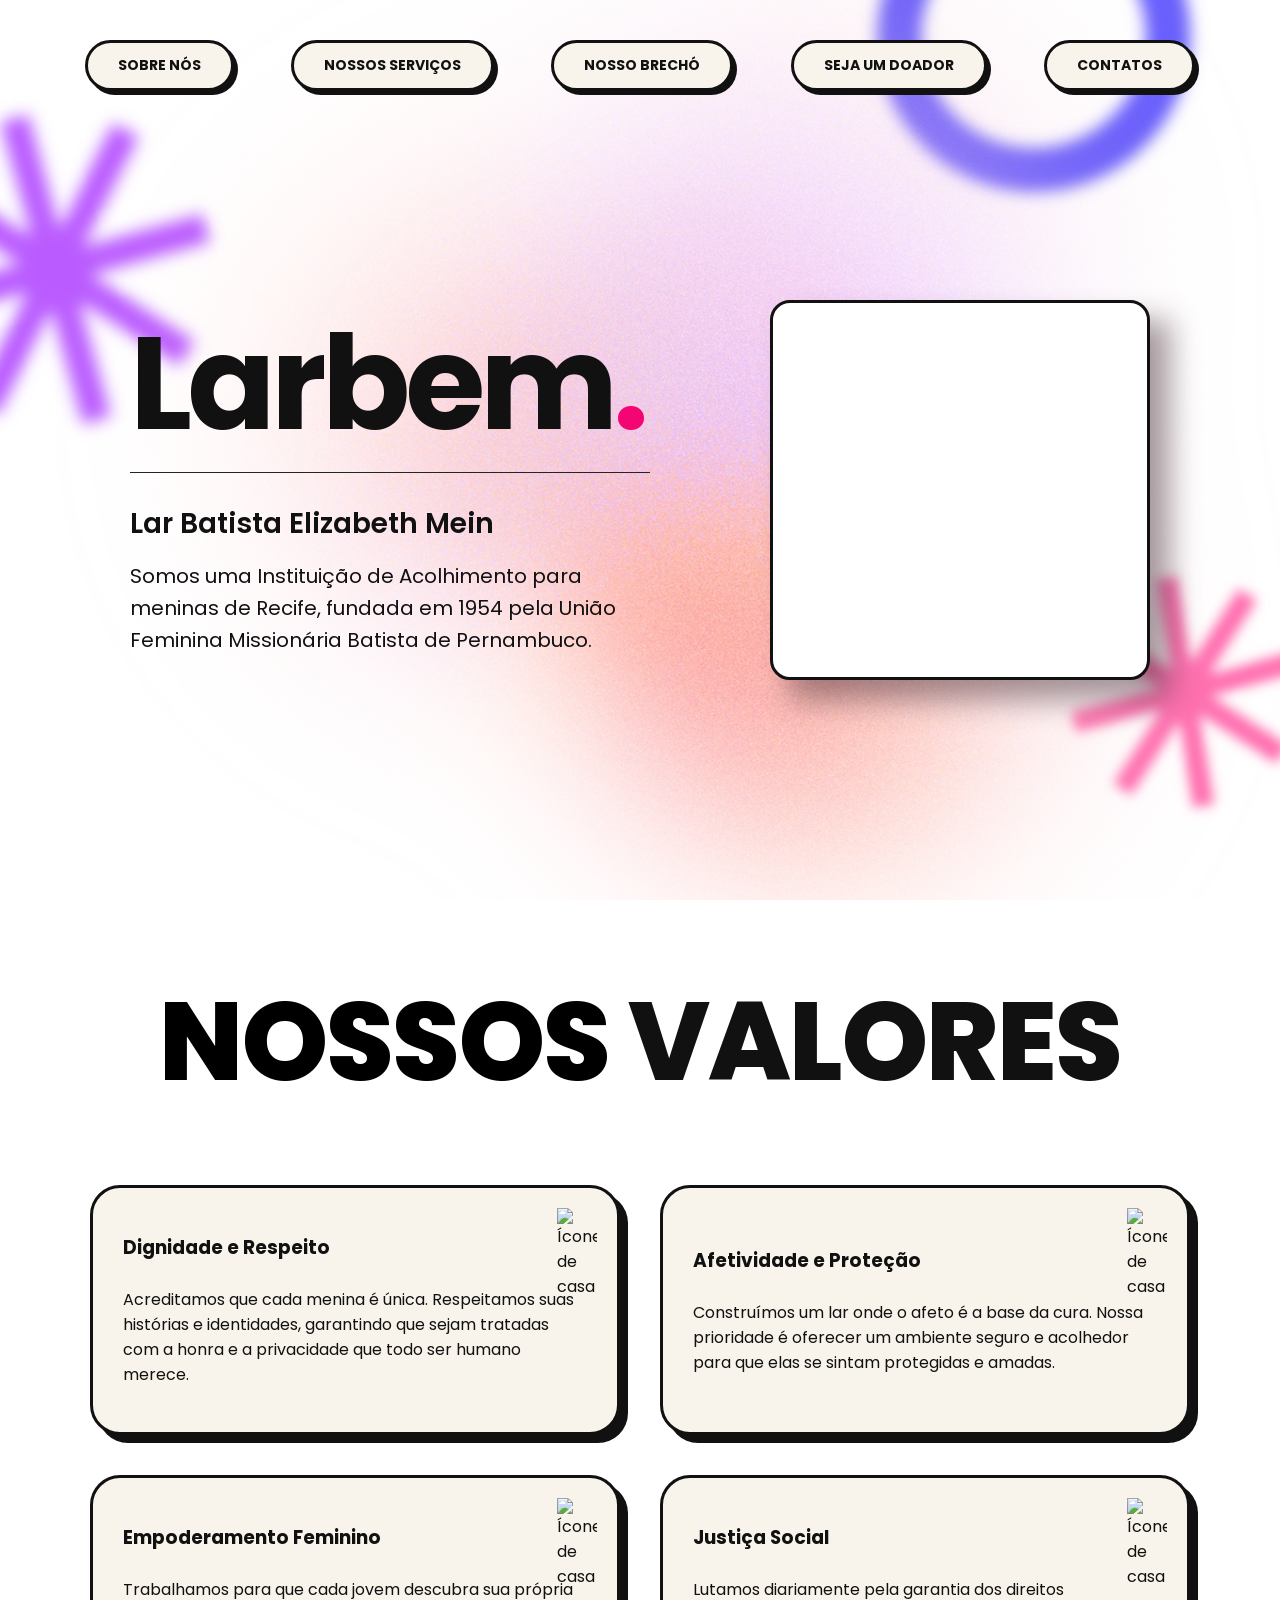
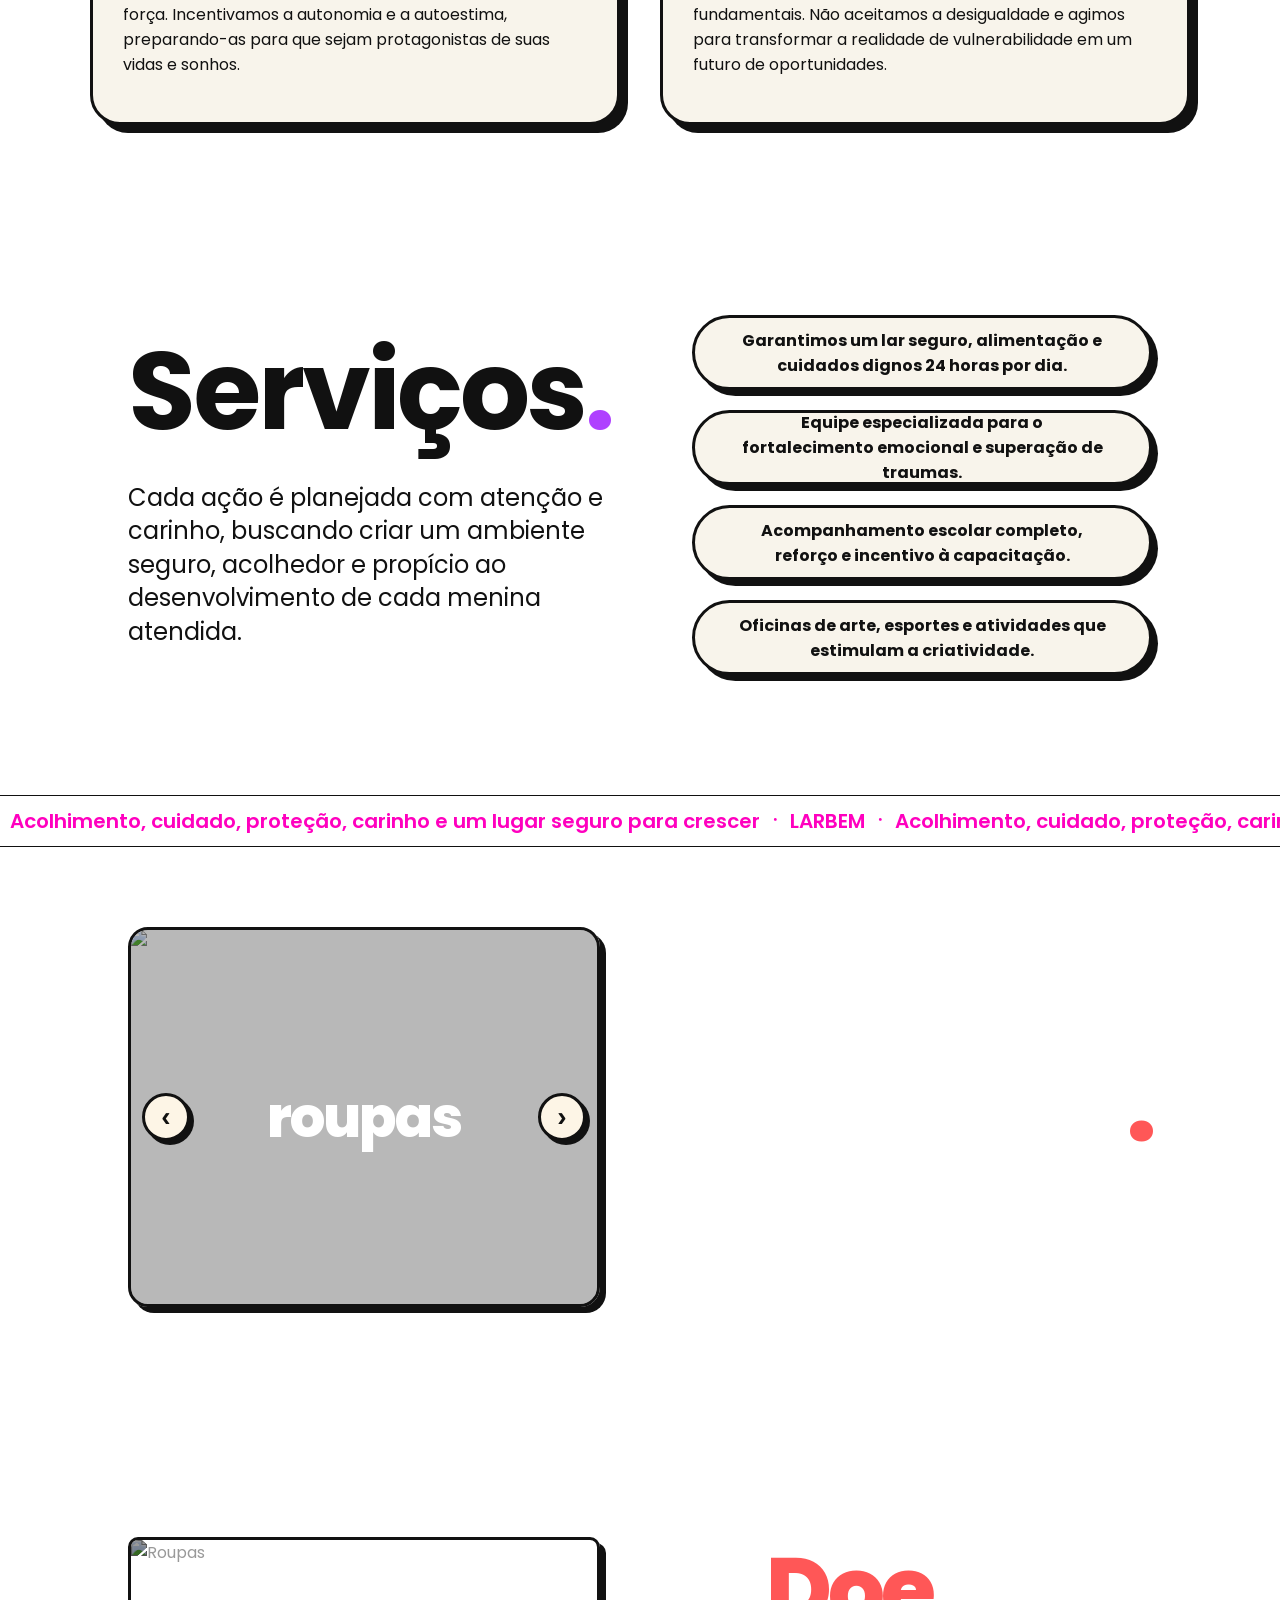
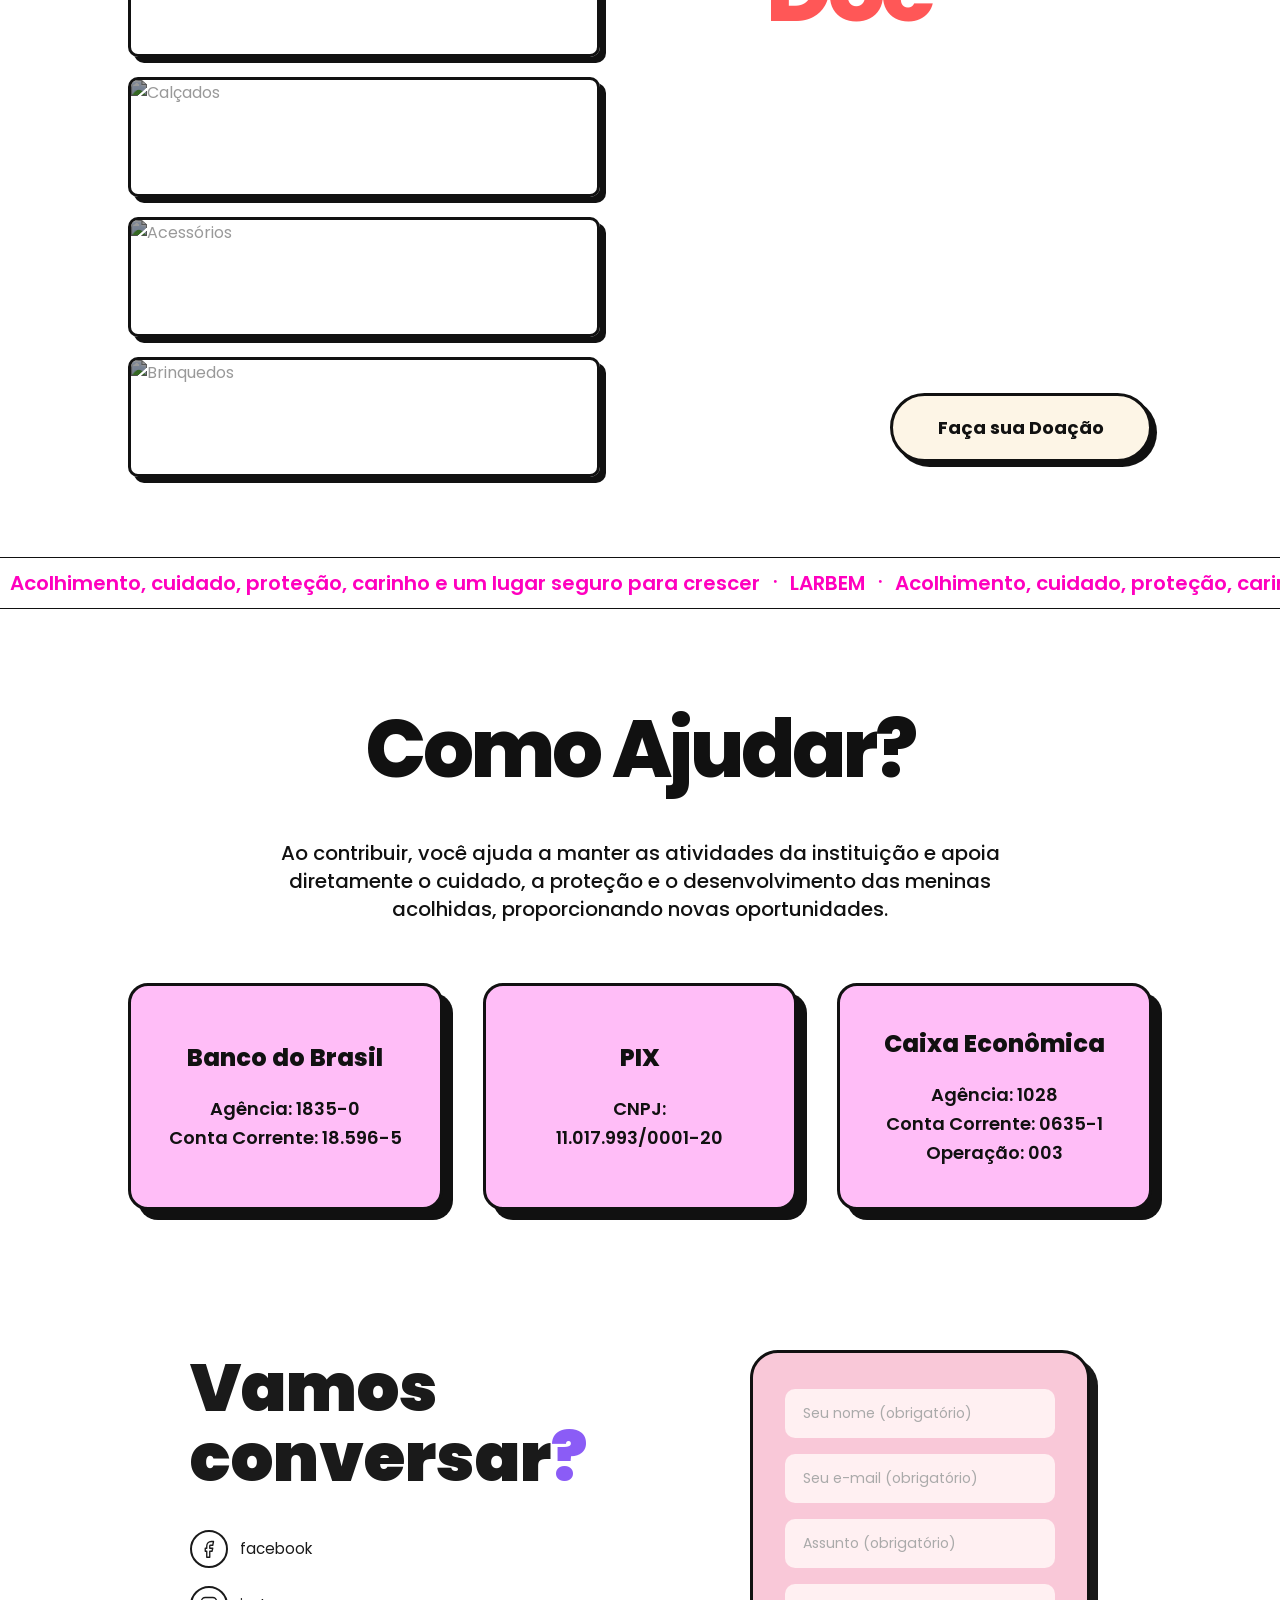
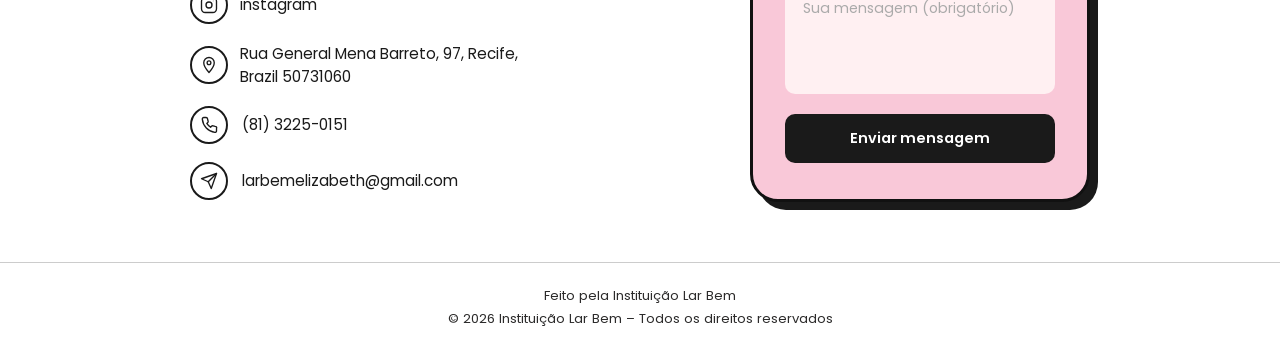
==== commit 514f97b6: "feat: add bazar page and integrate with main site - Created a new bazar.html page with a complete la" ====
--- a/LarBem/Site/index.html
+++ b/LarBem/Site/index.html
@@ -9,7 +9,6 @@
   <link rel="preconnect" href="https://fonts.gstatic.com" crossorigin>
   <link href="https://fonts.googleapis.com/css2?family=Poppins:wght@300;400;500;600;700&display=swap" rel="stylesheet">
   <link rel="stylesheet" href="style.css">
-  <link rel="stylesheet" href="carousel-fix.css">
 
 </head>
 
@@ -64,7 +63,9 @@
 <!-- ======================================================= SEGUNDA SEÇÃO DO SITE =========================================================== -->
 
 <div id="SEGUNDA-SECAO">
+
 <section class="valores-section">
+
   <h2 class="valores-titulo"><span>NOSSOS</span> VALORES</h2>
 
   <div class="valores-grid"> <!-- ---------- INICIO DA PARTE DOS CARDS COM OS VALORES -------->
@@ -111,18 +112,40 @@
         <br>
         <p>Lutamos diariamente pela garantia dos direitos fundamentais. Não aceitamos a desigualdade e agimos para 
           transformar a realidade de vulnerabilidade em um futuro de oportunidades.</p>
-
       </div>
     </div>
+
   </div>    <!-- FIM DA PARTE DOS CARDS COM OS VALORES -->
-</section>      <!-- ------ FIM DA SEGUNDA SEÇÃO DO SITE  ------- -->
+
+  <script>
+    const observerOptions = {
+      threshold: 0.1 // Ativa quando 10% do card aparece
+    };
+    const observer = new IntersectionObserver((entries) => {
+      entries.forEach((entry) => {
+        if (entry.isIntersecting) {
+          entry.target.classList.add('aparecer');
+        }
+      });
+    }, observerOptions);
+    // Seleciona todos os cards de valor
+    document.querySelectorAll('.valor-content').forEach((card) => {
+      observer.observe(card);
+    });
+    </script>
+
+</div>
+
+
+
+</section>
 
 </div>
 
 <!-- ======================================================= TERCEIRA SEÇÃO DO SITE - SERVIÇOS ================================================= -->
 
 <div id="TERCEIRA-SECAO">
-<!-- ------------ SERVIÇOS ---------------- -->
+
 <section class="servicos-section">
   <div class="servicos-container">
     <!-- Lado Esquerdo: Textos -->
@@ -158,6 +181,7 @@
   </div>
 
 </section>
+
 
 </div>
 
@@ -214,41 +238,43 @@
       </div>
     </div>
 
+    <script src="carrossel.js"></script>
+
     <!-- LINHA 2: Lista categorias (esq) + Doe para o Bazar (dir) -->
     <div class="linha-bazar">
-      <div class="categorias-lista-col">
-        <div class="categoria-item">
-          <img src="imagens/roupa.jpg" alt="Roupas">
-          <span>roupas</span>
-        </div>
-        <div class="categoria-item">
-          <img src="imagens/tenis.jpg" alt="Calçados">
-          <span>calçados</span>
-        </div>
-        <div class="categoria-item">
-          <img src="imagens/acessorio.jpg" alt="Acessórios">
-          <span>acessórios</span>
-        </div>
-        <div class="categoria-item">
-          <img src="imagens/brinquedo.jpg" alt="Brinquedos">
-          <span>brinquedos</span>
-        </div>
-      </div>
-
-      <div class="doacao-info-col">
-        <h2 class="doacao-titulo"><span>Doe</span> para<br>o Bazar!</h2>
-        <p class="doacao-subtitulo">
-          Contribua com roupas em bom estado para o nosso bazar solidário.
-        </p>
-        <p class="doacao-texto">
-          Escolha os itens que não utiliza mais, garantindo que estejam limpos,
-          conservados e em condições de uso, e entre em contato conosco para realizar a doação.
-        </p>
-        <a href="javascript:void(0)" class="btn-doacao">Faça sua Doação</a>
-      </div>
-    </div>
-
+
+  <div class="categorias-lista-col">
+    <div class="categoria-item" onclick="window.location='bazar.html'" style="cursor:pointer;">
+      <img src="imagens/roupa.jpg" alt="Roupas">
+      <span>roupas</span>
+    </div>
+    <div class="categoria-item" onclick="window.location='bazar.html'" style="cursor:pointer;">
+      <img src="imagens/tenis.jpg" alt="Calçados">
+      <span>calçados</span>
+    </div>
+    <div class="categoria-item" onclick="window.location='bazar.html'" style="cursor:pointer;">
+      <img src="imagens/acessorio.jpg" alt="Acessórios">
+      <span>acessórios</span>
+    </div>
+    <div class="categoria-item" onclick="window.location='bazar.html'" style="cursor:pointer;">
+      <img src="imagens/brinquedo.jpg" alt="Brinquedos">
+      <span>brinquedos</span>
+    </div>
   </div>
+
+  <div class="doacao-info-col">
+    <h2 class="doacao-titulo"><span>Doe</span> para<br>o Bazar!</h2>
+    <p class="doacao-subtitulo">
+      Contribua com roupas em bom estado para o nosso bazar solidário.
+    </p>
+    <p class="doacao-texto">
+      Escolha os itens que não utiliza mais, garantindo que estejam limpos,
+      conservados e em condições de uso, e entre em contato conosco para realizar a doação.
+    </p>
+    <a href="javascript:void(0)" class="btn-doacao">Faça sua Doação</a>
+  </div>
+
+</div>
 </section>
 
 </div>
@@ -296,7 +322,7 @@
 </section>
 </div>
 
-<!-- ========================================================== SEXTA SEÇÃO DO SITE =========================================================== -->
+<!-- ========================================================== SEXTA SEÇÃO DO SITE + CSS ===================================================== -->
 
 <div id="SEXTA-SECAO">
 <!-- Contact section styles -->
@@ -590,23 +616,22 @@
 </li>
 
         <!-- Telefone -->
-        <li>
-          <div class="icon">
-            <!-- phone -->
-            <svg viewBox="0 0 24 24"><path d="M22 16.92v3a2 2 0 0 1-2.18 2A19.86 19.86 0 0 1 3.08 4.18 2 2 0 0 1 5.09 2h3a2 2 0 0 1 2 1.72c.13.96.36 1.9.71 2.81a2 2 0 0 1-.45 2.11L9.09 9.91a16 16 0 0 0 5 5l1.27-1.27a2 2 0 0 1 2.11-.45c.91.35 1.85.58 2.81.71A2 2 0 0 1 22 16.92z"/></svg>
-          </div>
-          <span>(81) 3225-0151</span>
-        </li>
+        <li onclick="copiarTelefone()" style="cursor: pointer;">
+    <div class="icon">
+        <svg viewBox="0 0 24 24">
+            <path d="M22 16.92v3a2 2 0 0 1-2.18 2A19.86 19.86 0 0 1 3.08 4.18 2 2 0 0 1 5.09 2h3a2 2 0 0 1 2 1.72c.13.96.36 1.9.71 2.81a2 2 0 0 1-.45 2.11L9.09 9.91a16 16 0 0 0 5 5l1.27-1.27a2 2 0 0 1 2.11-.45c.91.35 1.85.58 2.81.71A2 2 0 0 1 22 16.92z"/>
+        </svg>
+    </div>
+    <span id="tel-label">(81) 3225-0151</span>
+</li>
 
         <!-- Email -->
-        <li>
-          <div class="icon">
-            
-            <svg viewBox="0 0 24 24"><line x1="22" y1="2" x2="11" y2="13"/><polygon points="22 2 15 22 11 13 2 9 22 2"/></svg>
-          </div>
-          <span>larbemelizabeth@gmail.com</span>
-        </li>
-
+       <li onclick="copiarEmail()" style="cursor: pointer;">
+    <div class="icon">
+        <svg viewBox="0 0 24 24"><line x1="22" y1="2" x2="11" y2="13"/><polygon points="22 2 15 22 11 13 2 9 22 2"/></svg>
+    </div>
+    <span id="email-label">larbemelizabeth@gmail.com</span>
+</li>
       </ul>
     </div>
 
@@ -729,30 +754,14 @@
       }
     });
   </script>
+
+
+
+  
+
+  <script src="carrossel.js"></script>
   <script src="index.js"></script>
-
-
-  <script>
-  const observerOptions = {
-    threshold: 0.1 // Ativa quando 10% do card aparece
-  };
-
-  const observer = new IntersectionObserver((entries) => {
-    entries.forEach((entry) => {
-      if (entry.isIntersecting) {
-        entry.target.classList.add('aparecer');
-      }
-    });
-  }, observerOptions);
-
-  // Seleciona todos os seus cards de valor
-  document.querySelectorAll('.valor-content').forEach((card) => {
-    observer.observe(card);
-  });
-</script>
-</div>
-
-
+  <script type="module" src="firebase.js"></script>
 </body>
 
 </html>
--- a/LarBem/Site/style.css
+++ b/LarBem/Site/style.css
@@ -7,7 +7,6 @@
 html {
   width: 100%;
   height: 100%;
-
   scroll-behavior: smooth !important;
 }
 
@@ -41,7 +40,7 @@
 }
 
 
-/* ---------------------------------------------------------------- PRIMEIRA SEÇÃO ------------------------------------------------------------ */
+/* ============================================================== PRIMEIRA SEÇÃO =============================================================== */
 
 
 header {
@@ -177,7 +176,7 @@
 
 
 
-/* --------------------------------------------------------  SEGUNDA SEÇÃO - SEÇÃO VALORES ------------------------------------------------------ */
+/* ==============================================================  SEGUNDA SEÇÃO - SEÇÃO VALORES =============================================== */
 
 .icone-valor {
     position: absolute;  /* Deixa o ícone livre para se mover */
@@ -187,7 +186,6 @@
     height: auto;
 }
 
-
 .valores-section {
   width: 100%;
   padding: 60px 60px 100px 60px; /* Reduz o padding do topo de 100 para 60 */
@@ -228,13 +226,10 @@
   flex-direction: column;
   justify-content: center;
   box-shadow: 8px 8px 0px #111; 
-
   position: relative; /* Isso faz o card ser a "âncora" para o ícone */
   padding: 30px;
-  
   opacity: 0;
-  transform: translateY(50px);
-  
+  transform: translateY(50px);  
   transition: transform 0.3s ease, box-shadow 0.2s ease, opacity 0.8s ease-out;
 }
 
@@ -242,7 +237,6 @@
   opacity: 1;
   transform: translateY(0);
 }
-
 .valor-card:nth-child(1) .valor-content.aparecer { transition-delay: 0.1s; }
 .valor-card:nth-child(2) .valor-content.aparecer { transition-delay: 0.1s; }
 .valor-card:nth-child(3) .valor-content.aparecer { transition-delay: 0.2s; }
@@ -253,21 +247,18 @@
   box-shadow: 14px 14px 0px #111;
   transition-delay: 0s !important; 
 }
-
 .valores-grid .valor-card:nth-child(2) .valor-content {
   transition-delay: 0.2s;
 }
 .valores-grid .valor-card:nth-child(3) .valor-content {
   transition-delay: 0.1s;
 }
-
 .valor-card:hover .valor-content {
   transform: translate(-4px, -4px);
   box-shadow: 12px 12px 0px #111;
 }
 
-
-/* -------------------------------------------------------------------- TERCEIRA SEÇÃO - SEÇÃO SERVIÇOS ---------------------------------------- */
+/* ============================================================== TERCEIRA SEÇÃO - SEÇÃO SERVIÇOS ============================================== */
 
 /* Container Principal da Seção */
 .servicos-section {
@@ -367,10 +358,14 @@
   box-shadow: 2px 2px 0px #111;   /* A sombra diminui */
 }
 
-
-
-
-/*----------------------------------------------------------------------- QUARTA SEÇÃO ----------------------------------------------------------*/
+/* ANIMAÇÃO DE APARECER em breve */
+
+
+
+
+
+
+/* ================================================================ QUARTA SEÇÃO ============================================================== */
 
 /* FAIXA ANIMADA */
 .marquee {
@@ -542,7 +537,7 @@
   transition: all 0.1s;
 }
 
-/* ============================================= CARROSSEL === */
+/* ========== CARROSSEL ========== */
 .bazar-carousel {
   position: relative;
   width: 100%;
@@ -650,45 +645,13 @@
 }
 
 
-/*----------------------------------------------------------------------- QUINTA SEÇÃO ---------------------------------------------------------*/
-
-
-/* FAIXA ANIMADA */
-.marquee {
-  width: 100%;
-
-  background-color: #fff; 
-  border-top: 3px solid #111;
-  border-bottom: 3px solid #111;
-  
-  overflow: hidden; /* Esconde o que sai da tela */
-  padding: 10px 0;
-  display: flex;
-}
-.marquee-content {
-  display: flex;
-  white-space: nowrap;
-  animation: girar-faixa 35s linear infinite; /* Velocidade da animação */
-}
-.marquee-content span {
-  font-size: 20px;
-  font-weight: 600;
-  color: #ff5757; 
-  padding: 0 10px;
-}
-@keyframes girar-faixa {
-  from { transform: translateX(0); }
-  to { transform: translateX(-50%); } /* Move metade, faz parecr infinito */
-}
+/* =============================================================== QUINTA SEÇÃO ================================================================ */
+
 
 /* CONTEÚDO DA SEÇÃO */
 .ajudar-section {
   padding: 80px 10%;
   text-align: center;
-  /*
-  background-image: url(imagens/fundo4.png);
-  background-repeat: no-repeat;
-  background-size: cover; */
 }
 
 .ajudar-titulo {
@@ -763,7 +726,7 @@
 }
 
 
-/*----------------------------------------------------------------------- SEXTA SEÇÃO ---------------------------------------------------------*/
+/* ================================================================ SEXTA SEÇÃO ================================================================ */
 
 /* FOOTER  */
 footer {
@@ -781,4 +744,3 @@
   background-attachment: fixed; 
 }
 
-
